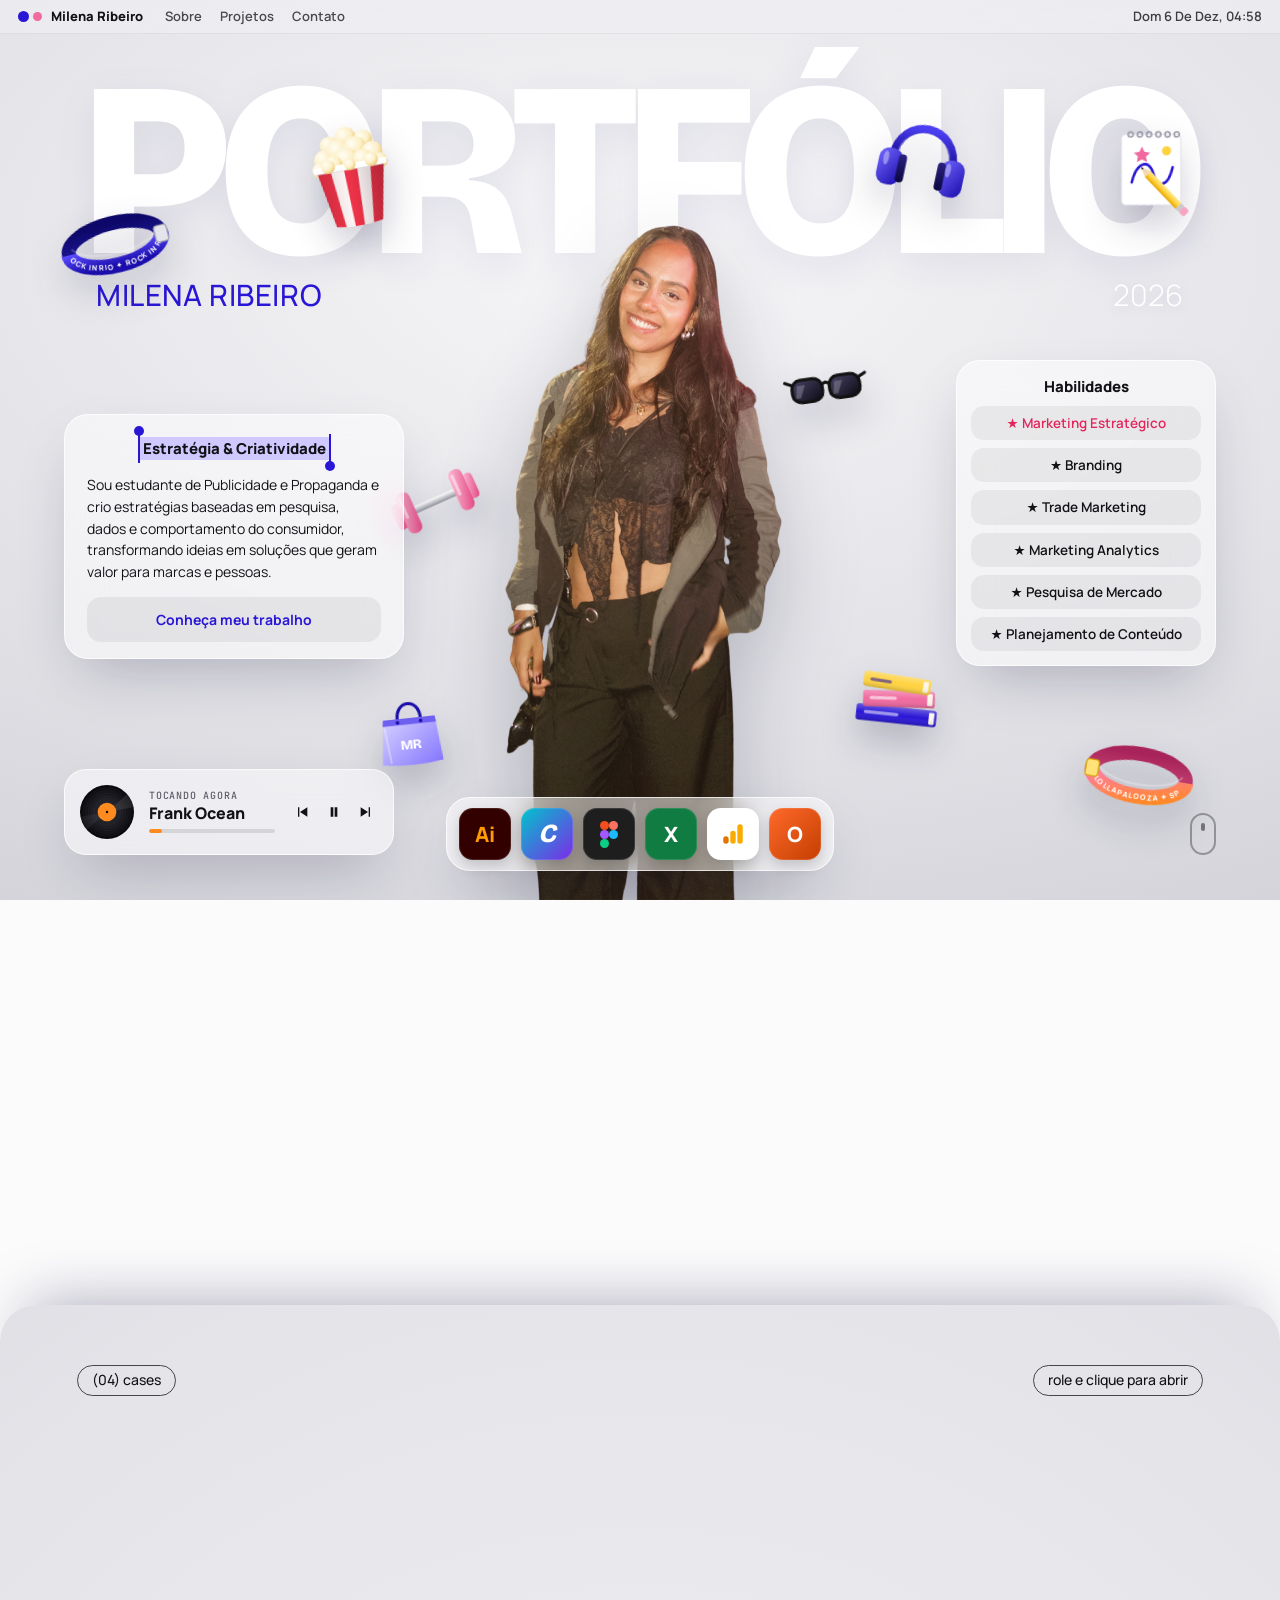
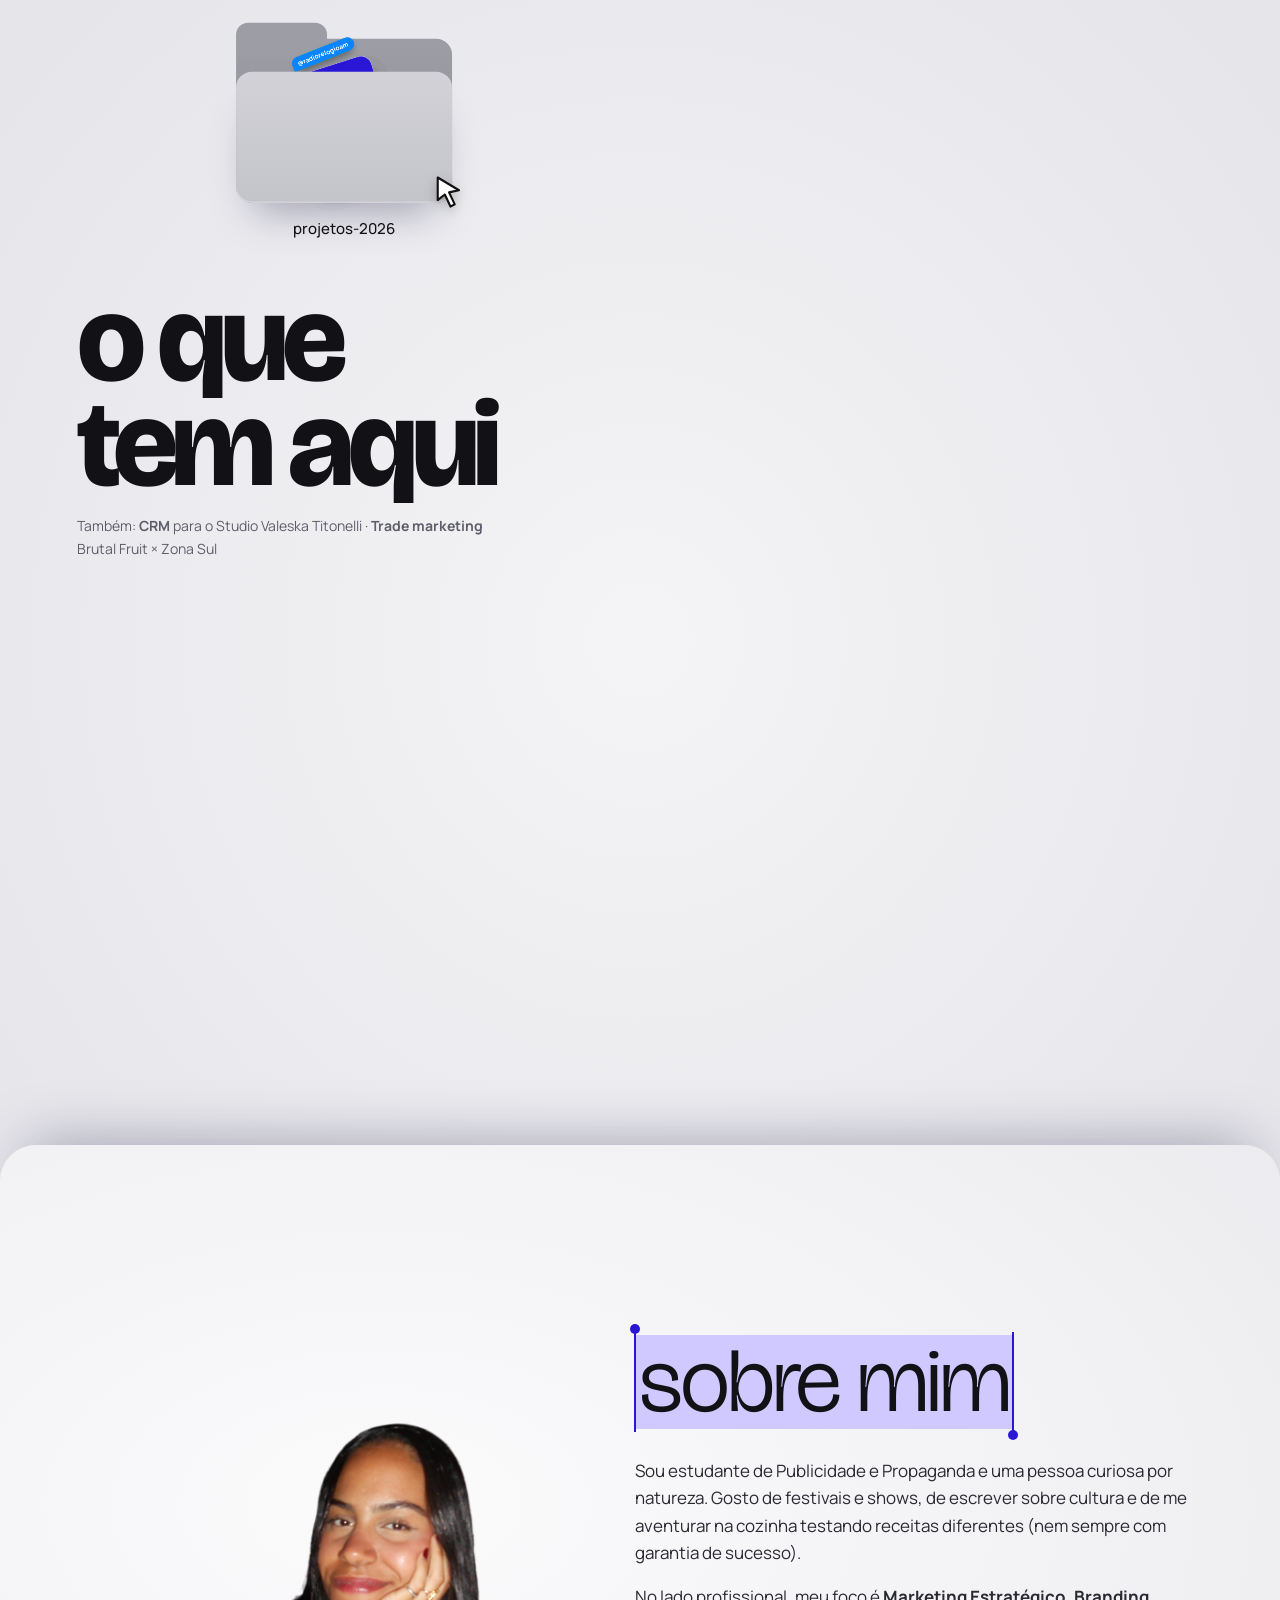
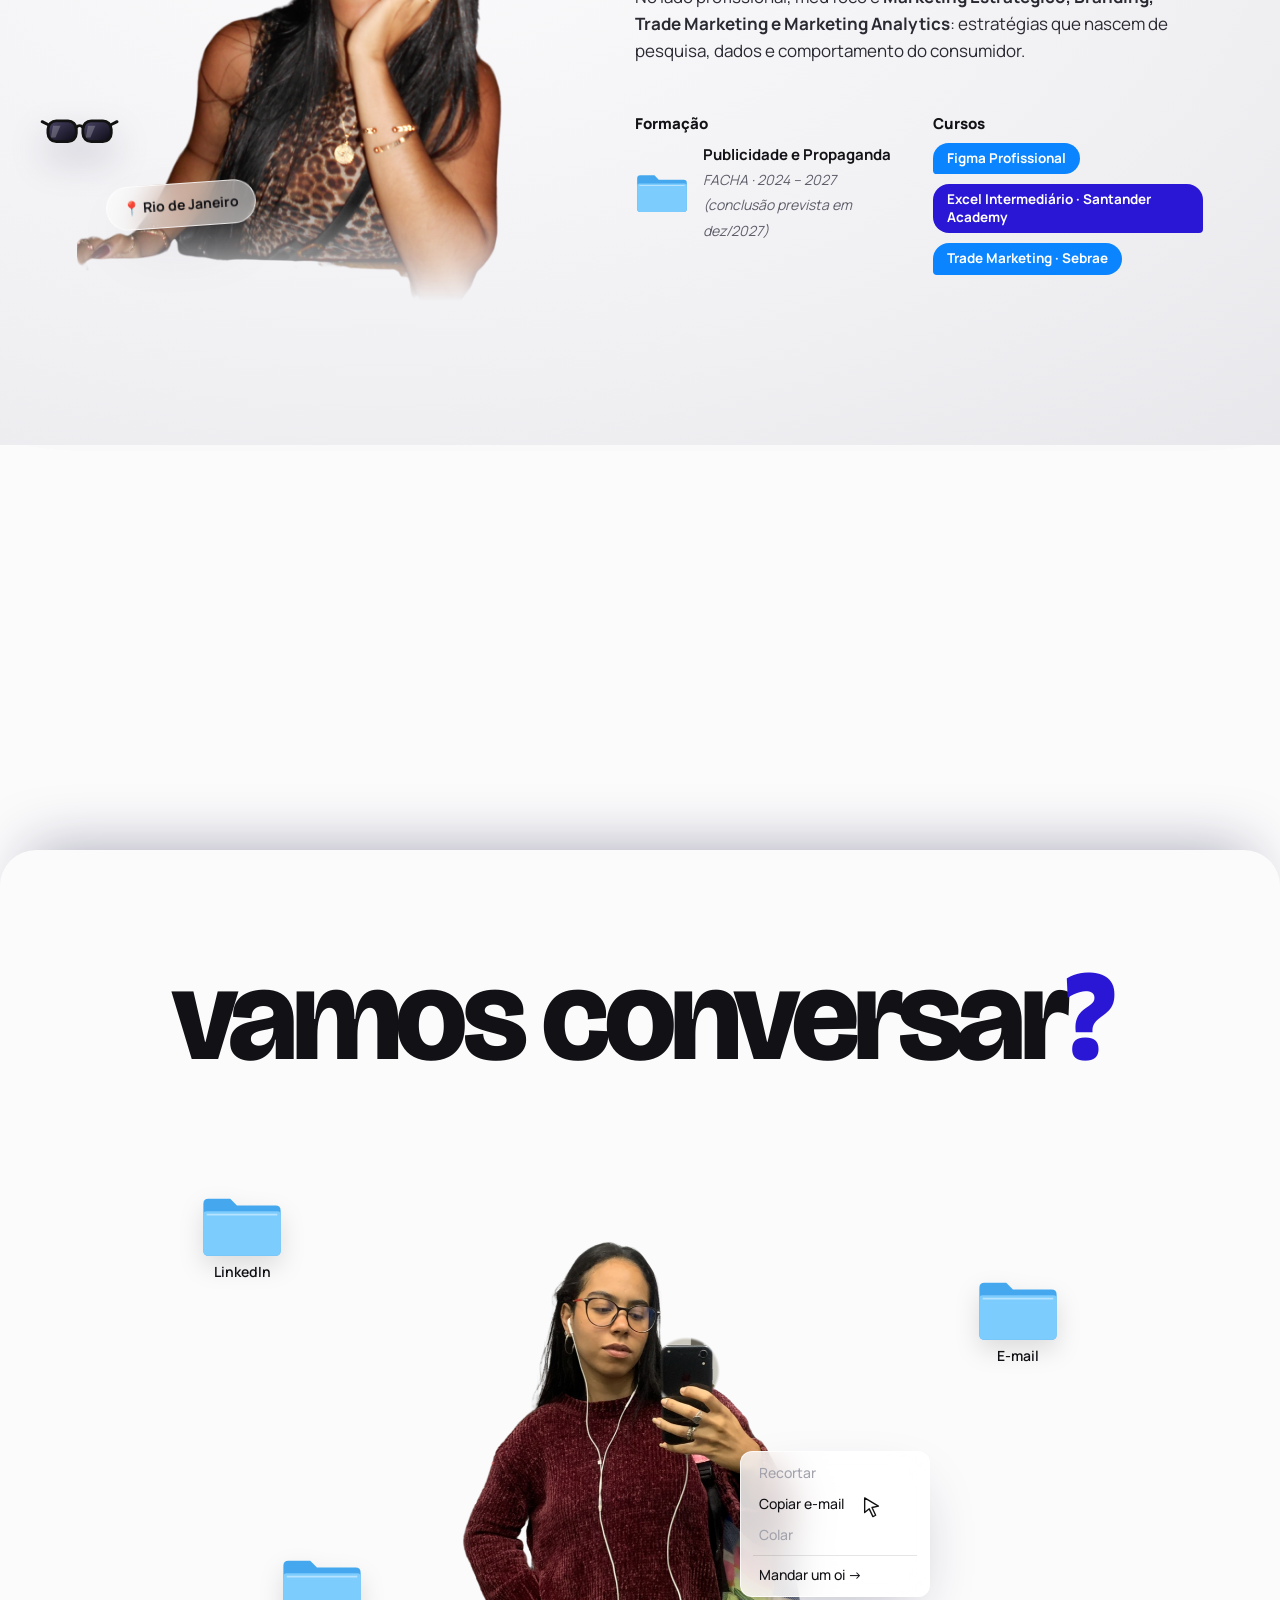
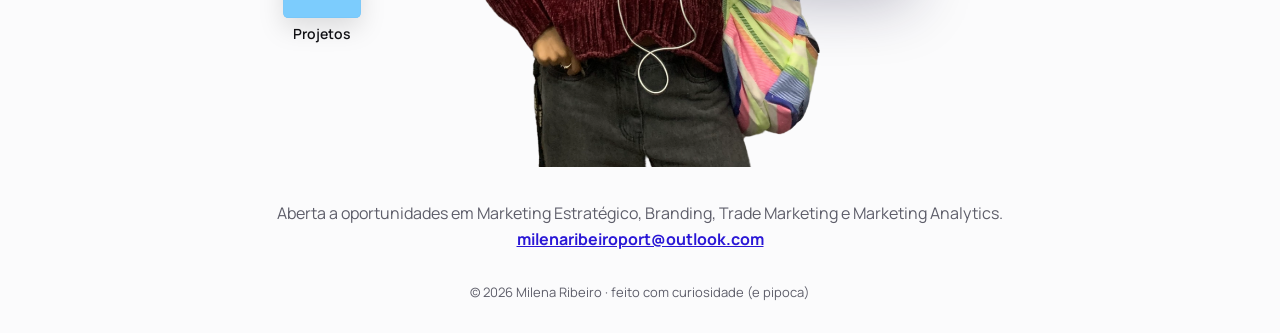
==== index.html @ 16fa6a4c "Add files via upload" ====
<!doctype html>
<html lang="pt-BR">
<head>
<meta charset="utf-8">
<meta name="viewport" content="width=device-width, initial-scale=1">
<title>Milena Ribeiro · Portfólio</title>
<meta name="description" content="Portfólio de Milena Ribeiro: marketing estratégico, branding, trade marketing e marketing analytics.">
<meta property="og:title" content="Milena Ribeiro · Portfólio">
<meta property="og:description" content="Portfólio de Milena Ribeiro: marketing estratégico, branding, trade marketing e marketing analytics.">
<meta property="og:type" content="website">
<meta name="theme-color" content="#e6e6ea">
<link rel="icon" href="data:image/svg+xml,%3Csvg xmlns='http://www.w3.org/2000/svg' viewBox='0 0 32 32'%3E%3Ccircle cx='11' cy='16' r='9' fill='%232a17d6'/%3E%3Ccircle cx='24' cy='16' r='6' fill='%23f06aa0'/%3E%3C/svg%3E">
<link rel="preconnect" href="https://fonts.googleapis.com">
<link rel="preconnect" href="https://fonts.gstatic.com" crossorigin>
<link href="https://fonts.googleapis.com/css2?family=Bricolage+Grotesque:opsz,wght@12..96,300;12..96,500;12..96,800&family=JetBrains+Mono:wght@400;500&family=Manrope:wght@400;500;600;700;800&display=swap" rel="stylesheet">
<link rel="stylesheet" href="styles.css">
</head>
<body>

<!-- ============ OBJETOS 3D (SVG) ============ -->
<svg width="0" height="0" style="position:absolute" aria-hidden="true">
  <defs>
    <!-- pipoca -->
    <linearGradient id="g-pop-shade" x1="0" x2="1"><stop offset="0" stop-color="#000" stop-opacity=".16"/><stop offset=".45" stop-color="#000" stop-opacity="0"/><stop offset="1" stop-color="#000" stop-opacity=".3"/></linearGradient>
    <radialGradient id="g-kernel" cx=".36" cy=".3" r=".8"><stop offset="0" stop-color="#fffdf4"/><stop offset=".55" stop-color="#fcefc6"/><stop offset="1" stop-color="#e7bf5f"/></radialGradient>
    <clipPath id="c-bucket"><path d="M40 82 H160 L141 186 Q100 194 59 186 Z"/></clipPath>
    <!-- pulseiras -->
    <linearGradient id="g-rir" x1="0" y1="0" x2="0" y2="1"><stop offset="0" stop-color="#5a4bff"/><stop offset="1" stop-color="#1a0dab"/></linearGradient>
    <linearGradient id="g-rir-back" x1="0" y1="0" x2="0" y2="1"><stop offset="0" stop-color="#0c0768"/><stop offset="1" stop-color="#2a1fb0"/></linearGradient>
    <linearGradient id="g-lol" x1="0" y1="0" x2="1" y2="1"><stop offset="0" stop-color="#ff7ab0"/><stop offset="1" stop-color="#ff8a1f"/></linearGradient>
    <linearGradient id="g-lol-back" x1="0" y1="0" x2="0" y2="1"><stop offset="0" stop-color="#a8235a"/><stop offset="1" stop-color="#d4567f"/></linearGradient>
    <path id="p-band-text" d="M26 105 A74 33 0 0 0 174 105"/>
    <!-- fone -->
    <linearGradient id="g-hp-band" x1="0" y1="0" x2="0" y2="1"><stop offset="0" stop-color="#4c3ff0"/><stop offset="1" stop-color="#140a8f"/></linearGradient>
    <linearGradient id="g-hp-cup" x1="0" y1="0" x2="1" y2="1"><stop offset="0" stop-color="#7266ff"/><stop offset="1" stop-color="#1a0dab"/></linearGradient>
    <linearGradient id="g-hp-pad" x1="0" y1="0" x2="0" y2="1"><stop offset="0" stop-color="#2a2080"/><stop offset="1" stop-color="#0b0640"/></linearGradient>
    <!-- peso -->
    <linearGradient id="g-db-plate" x1="0" y1="0" x2="1" y2="1"><stop offset="0" stop-color="#ffc2da"/><stop offset="1" stop-color="#e0457f"/></linearGradient>
    <linearGradient id="g-db-bar" x1="0" y1="0" x2="0" y2="1"><stop offset="0" stop-color="#ffffff"/><stop offset="1" stop-color="#8f8f9c"/></linearGradient>
    <!-- livros -->
    <linearGradient id="g-book-shade" x1="0" y1="0" x2="0" y2="1"><stop offset="0" stop-color="#fff" stop-opacity=".28"/><stop offset=".5" stop-color="#fff" stop-opacity="0"/><stop offset="1" stop-color="#000" stop-opacity=".18"/></linearGradient>
    <!-- lápis -->
    <linearGradient id="g-pencil" x1="0" y1="0" x2="0" y2="1"><stop offset="0" stop-color="#ffe98f"/><stop offset=".5" stop-color="#ffd23f"/><stop offset="1" stop-color="#e3a400"/></linearGradient>
    <!-- óculos -->
    <linearGradient id="g-lens" x1="0" y1="0" x2="1" y2="1"><stop offset="0" stop-color="#4a4466"/><stop offset="1" stop-color="#0b0a14"/></linearGradient>
    <!-- sacola -->
    <linearGradient id="g-bag" x1="0" y1="0" x2="1" y2="1"><stop offset="0" stop-color="#d9d4ff"/><stop offset="1" stop-color="#8475ff"/></linearGradient>
    <!-- vinil -->
    <radialGradient id="g-vinyl" cx=".5" cy=".5" r=".5"><stop offset="0" stop-color="#34343e"/><stop offset="1" stop-color="#08080c"/></radialGradient>

    <symbol id="i-popcorn" viewBox="0 0 200 200">
      <g fill="url(#g-kernel)">
        <circle cx="70" cy="44" r="16"/><circle cx="100" cy="34" r="18"/><circle cx="130" cy="42" r="16"/>
        <circle cx="58" cy="68" r="18"/><circle cx="84" cy="56" r="20"/><circle cx="114" cy="54" r="19"/><circle cx="142" cy="66" r="18"/>
        <circle cx="48" cy="84" r="14"/><circle cx="152" cy="84" r="14"/><circle cx="96" cy="72" r="20"/><circle cx="124" cy="76" r="17"/><circle cx="72" cy="78" r="16"/>
      </g>
      <g clip-path="url(#c-bucket)">
        <rect x="30" y="80" width="140" height="120" fill="#fff6f6"/>
        <g fill="#ef3349">
          <polygon points="40,80 64,80 76,190 60,190"/><polygon points="88,80 112,80 108,190 92,190"/><polygon points="136,80 160,80 140,190 124,190"/>
        </g>
        <rect x="30" y="80" width="140" height="120" fill="url(#g-pop-shade)"/>
      </g>
      <path d="M35 80 H165 L163 91 H37 Z" fill="#fff"/>
      <path d="M37 91 H163" stroke="#000" stroke-opacity=".08" stroke-width="2"/>
      <g fill="url(#g-kernel)"><circle cx="62" cy="80" r="12"/><circle cx="138" cy="79" r="12"/><circle cx="100" cy="82" r="10"/></g>
    </symbol>

    <symbol id="i-band-rir" viewBox="0 0 200 200">
      <ellipse cx="100" cy="100" rx="74" ry="33" fill="none" stroke="url(#g-rir-back)" stroke-width="22"/>
      <path d="M26 100 A74 33 0 0 0 174 100" fill="none" stroke="url(#g-rir)" stroke-width="24"/>
      <path d="M32 92 A70 30 0 0 0 168 92" fill="none" stroke="#fff" stroke-opacity=".22" stroke-width="3"/>
      <text font-family="Manrope, sans-serif" font-weight="800" font-size="11.5" fill="#fff" letter-spacing="1.6"><textPath href="#p-band-text" startOffset="50%" text-anchor="middle">ROCK IN RIO ✦ ROCK IN RIO</textPath></text>
      <rect x="164" y="88" width="20" height="26" rx="5" fill="#e4e4ec" stroke="#a4a4b2" stroke-width="2"/>
    </symbol>

    <symbol id="i-band-lol" viewBox="0 0 200 200">
      <ellipse cx="100" cy="100" rx="74" ry="33" fill="none" stroke="url(#g-lol-back)" stroke-width="22"/>
      <path d="M26 100 A74 33 0 0 0 174 100" fill="none" stroke="url(#g-lol)" stroke-width="24"/>
      <path d="M32 92 A70 30 0 0 0 168 92" fill="none" stroke="#fff" stroke-opacity=".28" stroke-width="3"/>
      <text font-family="Manrope, sans-serif" font-weight="800" font-size="11.5" fill="#fff" letter-spacing="1.6"><textPath href="#p-band-text" startOffset="50%" text-anchor="middle">LOLLAPALOOZA ✦ SP</textPath></text>
      <rect x="16" y="88" width="20" height="26" rx="5" fill="#ffe27a" stroke="#d8a400" stroke-width="2"/>
    </symbol>

    <symbol id="i-phones" viewBox="0 0 200 200">
      <path d="M44 120 C44 34 156 34 156 120" fill="none" stroke="url(#g-hp-band)" stroke-width="15" stroke-linecap="round"/>
      <path d="M52 108 C54 52 146 52 148 108" fill="none" stroke="#fff" stroke-opacity=".28" stroke-width="3" stroke-linecap="round"/>
      <rect x="20" y="102" width="44" height="68" rx="19" fill="url(#g-hp-cup)"/>
      <rect x="56" y="110" width="15" height="52" rx="7" fill="url(#g-hp-pad)"/>
      <rect x="136" y="102" width="44" height="68" rx="19" fill="url(#g-hp-cup)"/>
      <rect x="129" y="110" width="15" height="52" rx="7" fill="url(#g-hp-pad)"/>
      <ellipse cx="33" cy="122" rx="5" ry="13" fill="#fff" opacity=".38"/>
      <ellipse cx="149" cy="122" rx="5" ry="13" fill="#fff" opacity=".38"/>
    </symbol>

    <symbol id="i-dumbbell" viewBox="0 0 200 200">
      <rect x="50" y="93" width="100" height="14" rx="7" fill="url(#g-db-bar)"/>
      <rect x="14" y="74" width="20" height="52" rx="9" fill="url(#g-db-plate)"/>
      <rect x="166" y="74" width="20" height="52" rx="9" fill="url(#g-db-plate)"/>
      <rect x="30" y="58" width="28" height="84" rx="12" fill="url(#g-db-plate)"/>
      <rect x="142" y="58" width="28" height="84" rx="12" fill="url(#g-db-plate)"/>
      <rect x="35" y="66" width="6" height="44" rx="3" fill="#fff" opacity=".5"/>
      <rect x="147" y="66" width="6" height="44" rx="3" fill="#fff" opacity=".5"/>
    </symbol>

    <symbol id="i-books" viewBox="0 0 200 200">
      <rect x="26" y="142" width="148" height="30" rx="5" fill="#2a17d6"/>
      <rect x="160" y="146" width="10" height="22" rx="2" fill="#fbf6e9"/>
      <rect x="40" y="153" width="64" height="6" rx="3" fill="#fff" opacity=".55"/>
      <rect x="26" y="142" width="148" height="30" rx="5" fill="url(#g-book-shade)"/>
      <g transform="rotate(-4 100 126)">
        <rect x="36" y="112" width="132" height="30" rx="5" fill="#f06aa0"/>
        <rect x="154" y="116" width="10" height="22" rx="2" fill="#fbf6e9"/>
        <rect x="48" y="123" width="50" height="6" rx="3" fill="#fff" opacity=".6"/>
        <rect x="36" y="112" width="132" height="30" rx="5" fill="url(#g-book-shade)"/>
      </g>
      <g transform="rotate(3 100 96)">
        <rect x="34" y="84" width="124" height="28" rx="5" fill="#ffd23f"/>
        <rect x="144" y="88" width="10" height="20" rx="2" fill="#fbf6e9"/>
        <rect x="46" y="95" width="40" height="6" rx="3" fill="#1a0dab" opacity=".55"/>
        <rect x="34" y="84" width="124" height="28" rx="5" fill="url(#g-book-shade)"/>
      </g>
      <path d="M58 84 C70 60 96 56 112 70 L106 84 Z" fill="#fff" opacity="0"/>
    </symbol>

    <symbol id="i-draw" viewBox="0 0 200 200">
      <g transform="rotate(-8 100 100)">
        <rect x="40" y="34" width="116" height="138" rx="9" fill="#fff" stroke="#e1e1ea" stroke-width="2"/>
        <g fill="none" stroke="#9a9aa8" stroke-width="3"><circle cx="58" cy="34" r="5"/><circle cx="76" cy="34" r="5"/><circle cx="94" cy="34" r="5"/><circle cx="112" cy="34" r="5"/><circle cx="130" cy="34" r="5"/><circle cx="148" cy="34" r="5"/></g>
        <path d="M60 128 C70 86 94 82 102 110 S130 140 140 98" fill="none" stroke="#2a17d6" stroke-width="5" stroke-linecap="round"/>
        <path d="M80 58 l5 10 11 2 -8 7 2 11 -10 -5 -10 5 2 -11 -8 -7 11 -2z" fill="#f06aa0"/>
        <circle cx="128" cy="66" r="9" fill="#ffd23f"/>
      </g>
      <g transform="rotate(38 128 140)">
        <path d="M84 132 L64 140 L84 148 Z" fill="#f3d9b1"/>
        <path d="M70 137.6 L64 140 L70 142.4 Z" fill="#222"/>
        <rect x="84" y="132" width="86" height="16" fill="url(#g-pencil)"/>
        <rect x="170" y="132" width="8" height="16" fill="#c9c9d3"/>
        <rect x="178" y="132" width="14" height="16" rx="4" fill="#f6a5c0"/>
      </g>
    </symbol>

    <symbol id="i-shades" viewBox="0 0 200 200">
      <path d="M26 88 L10 80" stroke="#111" stroke-width="7" stroke-linecap="round"/>
      <path d="M174 88 L190 80" stroke="#111" stroke-width="7" stroke-linecap="round"/>
      <rect x="24" y="78" width="68" height="50" rx="20" fill="url(#g-lens)" stroke="#121212" stroke-width="7"/>
      <rect x="108" y="78" width="68" height="50" rx="20" fill="url(#g-lens)" stroke="#121212" stroke-width="7"/>
      <path d="M92 94 Q100 85 108 94" fill="none" stroke="#121212" stroke-width="7" stroke-linecap="round"/>
      <path d="M36 90 L54 90 L42 118 L31 118 Z" fill="#fff" opacity=".22"/>
      <path d="M120 90 L138 90 L126 118 L115 118 Z" fill="#fff" opacity=".22"/>
    </symbol>

    <symbol id="i-bag" viewBox="0 0 200 200">
      <path d="M74 78 C74 32 126 32 126 78" fill="none" stroke="#1a0dab" stroke-width="7" stroke-linecap="round"/>
      <path d="M42 76 H158 L168 176 Q100 186 32 176 Z" fill="url(#g-bag)"/>
      <path d="M42 76 H158 L160 90 H40 Z" fill="#6f5ff0"/>
      <circle cx="74" cy="84" r="4" fill="#1a0dab"/><circle cx="126" cy="84" r="4" fill="#1a0dab"/>
      <text x="100" y="146" text-anchor="middle" font-family="Bricolage Grotesque, sans-serif" font-weight="800" font-size="30" fill="#fff">MR</text>
      <path d="M44 96 L52 172" stroke="#fff" stroke-opacity=".35" stroke-width="4" stroke-linecap="round"/>
    </symbol>

    <symbol id="i-vinyl" viewBox="0 0 200 200">
      <circle cx="100" cy="100" r="90" fill="url(#g-vinyl)"/>
      <g fill="none" stroke="#fff" stroke-opacity=".07" stroke-width="1.5"><circle cx="100" cy="100" r="80"/><circle cx="100" cy="100" r="71"/><circle cx="100" cy="100" r="62"/><circle cx="100" cy="100" r="53"/><circle cx="100" cy="100" r="45"/></g>
      <path d="M100 100 L168 40 A90 90 0 0 1 188 84 Z" fill="#fff" opacity=".09"/>
      <path d="M100 100 L32 160 A90 90 0 0 1 12 116 Z" fill="#fff" opacity=".06"/>
      <circle cx="100" cy="100" r="31" fill="var(--lbl, #f06aa0)"/>
      <circle cx="100" cy="100" r="4" fill="#08080c"/>
    </symbol>

    <symbol id="i-folder" viewBox="0 0 100 80">
      <path d="M4 14 Q4 8 10 8 H36 L44 16 H90 Q96 16 96 22 V70 Q96 76 90 76 H10 Q4 76 4 70 Z" fill="#45a8ee"/>
      <path d="M4 27 Q4 23 8 23 H92 Q96 23 96 27 V70 Q96 76 90 76 H10 Q4 76 4 70 Z" fill="#7cccfd"/>
      <path d="M8 27 H92" stroke="#fff" stroke-opacity=".45" stroke-width="2"/>
    </symbol>
  </defs>
</svg>

<!-- ============ BARRA DE MENU ============ -->
<header class="menubar">
  <a class="brand" href="#topo"><span class="brand-dot"></span>Milena Ribeiro</a>
  <nav>
    <a href="#sobre">Sobre</a>
    <a href="#projetos">Projetos</a>
    <a href="#contato">Contato</a>
  </nav>
  <time id="clock" aria-hidden="true"></time>
</header>

<main id="topo">

<!-- ============ HERO ============ -->
<section class="hero stack" id="hero">
  <div class="hero-stage">
    <div class="hero-head" data-parallax="title">
      <h1 class="hero-title">PORTFÓLIO</h1>
      <div class="hero-sub"><span>MILENA RIBEIRO</span><span>2026</span></div>
    </div>

    <figure class="hero-photo"><img src="img/milena-capa.png" alt="Milena Ribeiro sorrindo, de jaqueta, no Rock in Rio" data-parallax="photo"></figure>

    <!-- objetos da personalidade -->
    <div class="objects" aria-hidden="true">
      <div class="obj" data-depth="1.4" data-label="Pipoca: filmes e séries" style="--x:23%;--y:13%;--s:clamp(84px,9vw,140px);--r:-10deg"><div class="float"><svg viewBox="0 0 200 200"><use href="#i-popcorn"/></svg></div></div>
      <div class="obj" data-depth="0.9" data-label="Rock in Rio" style="--x:4%;--y:20%;--s:clamp(96px,10vw,160px);--r:-14deg"><div class="float" style="--d:-1.2s"><svg viewBox="0 0 200 200"><use href="#i-band-rir"/></svg></div></div>
      <div class="obj" data-depth="1.6" data-label="Fone sempre no ouvido" style="--x:68%;--y:11%;--s:clamp(84px,8.5vw,136px);--r:12deg"><div class="float" style="--d:-2.4s"><svg viewBox="0 0 200 200"><use href="#i-phones"/></svg></div></div>
      <div class="obj m-hide" data-depth="1.1" data-label="Desenhos" style="--x:86%;--y:13%;--s:clamp(84px,8vw,128px);--r:8deg"><div class="float" style="--d:-0.6s"><svg viewBox="0 0 200 200"><use href="#i-draw"/></svg></div></div>
      <div class="obj" data-depth="2" data-label="Moda: óculos escuros" style="--x:61%;--y:38%;--s:clamp(70px,7vw,112px);--r:-8deg"><div class="float" style="--d:-3s"><svg viewBox="0 0 200 200"><use href="#i-shades"/></svg></div></div>
      <div class="obj" data-depth="1.3" data-label="Academia" style="--x:30%;--y:50%;--s:clamp(80px,8vw,128px);--r:-24deg"><div class="float" style="--d:-1.8s"><svg viewBox="0 0 200 200"><use href="#i-dumbbell"/></svg></div></div>
      <div class="obj m-hide" data-depth="0.8" data-label="Livros" style="--x:66%;--y:70%;--s:clamp(84px,8.5vw,136px);--r:6deg"><div class="float" style="--d:-2.8s"><svg viewBox="0 0 200 200"><use href="#i-books"/></svg></div></div>
      <div class="obj" data-depth="1.2" data-label="Lollapalooza" style="--x:84%;--y:79%;--s:clamp(96px,10vw,160px);--r:10deg"><div class="float" style="--d:-0.9s"><svg viewBox="0 0 200 200"><use href="#i-band-lol"/></svg></div></div>
      <div class="obj m-hide" data-depth="1.7" data-label="Moda" style="--x:28.5%;--y:76%;--s:clamp(72px,7vw,112px);--r:-6deg"><div class="float" style="--d:-2.1s"><svg viewBox="0 0 200 200"><use href="#i-bag"/></svg></div></div>
    </div>
  </div>

  <div class="hero-ui">
    <article class="glass card-profile" data-parallax="ui">
      <p class="sel-title"><span class="sel">Estratégia &amp; Criatividade<i class="h h1"></i><i class="h h2"></i></span></p>
      <p>Sou estudante de Publicidade e Propaganda e crio estratégias baseadas em pesquisa, dados e comportamento do consumidor, transformando ideias em soluções que geram valor para marcas e pessoas.</p>
      <a class="btn-soft" href="#projetos">Conheça meu trabalho</a>
    </article>

    <article class="glass card-skills" data-parallax="ui">
      <h2>Habilidades</h2>
      <ul>
        <li class="hot">Marketing Estratégico</li>
        <li>Branding</li>
        <li>Trade Marketing</li>
        <li>Marketing Analytics</li>
        <li>Pesquisa de Mercado</li>
        <li>Planejamento de Conteúdo</li>
      </ul>
    </article>

    <article class="glass music" id="music" data-parallax="ui" aria-label="O que eu ando ouvindo">
      <svg class="disc" viewBox="0 0 200 200" aria-hidden="true"><use href="#i-vinyl"/></svg>
      <div class="music-info">
        <small>TOCANDO AGORA</small>
        <strong id="artist">Frank Ocean</strong>
        <span class="music-bar"><i></i></span>
      </div>
      <div class="music-ctrl">
        <button id="prev" aria-label="Artista anterior"><svg viewBox="0 0 24 24"><path d="M6 5h2v14H6zM20 5v14L9 12z"/></svg></button>
        <button id="play" aria-label="Pausar"><svg viewBox="0 0 24 24" class="i-pause"><path d="M7 5h4v14H7zM13 5h4v14h-4z"/></svg><svg viewBox="0 0 24 24" class="i-play"><path d="M7 4v16l13-8z"/></svg></button>
        <button id="next" aria-label="Próximo artista"><svg viewBox="0 0 24 24"><path d="M16 5h2v14h-2zM4 5v14l11-7z"/></svg></button>
      </div>
    </article>

    <nav class="dock glass" aria-label="Ferramentas">
      <span class="app" style="--bg:#330000;--fg:#ff9a00" data-name="Illustrator">Ai</span>
      <span class="app" style="--bg:linear-gradient(135deg,#00c4cc,#7d2ae8);--fg:#fff" data-name="Canva"><em>C</em></span>
      <span class="app" style="--bg:#1e1e1e" data-name="Figma"><svg viewBox="0 0 24 36" width="18"><circle cx="6" cy="6" r="6" fill="#f24e1e"/><circle cx="18" cy="6" r="6" fill="#ff7262"/><circle cx="6" cy="18" r="6" fill="#a259ff"/><circle cx="18" cy="18" r="6" fill="#1abcfe"/><circle cx="6" cy="30" r="6" fill="#0acf83"/></svg></span>
      <span class="app" style="--bg:#107c41;--fg:#fff" data-name="Excel">X</span>
      <span class="app" style="--bg:#fff" data-name="Analytics"><svg viewBox="0 0 24 24" width="26"><rect x="3" y="14" width="5" height="7" rx="2.5" fill="#e37400"/><rect x="9.5" y="9" width="5" height="12" rx="2.5" fill="#f9ab00"/><rect x="16" y="3" width="5" height="18" rx="2.5" fill="#f9ab00"/></svg></span>
      <span class="app" style="--bg:linear-gradient(135deg,#ff6a2b,#c43e00);--fg:#fff" data-name="Office">O</span>
    </nav>
  </div>

  <a class="scroll-hint" href="#projetos" aria-label="Rolar para baixo"><span></span></a>
</section>

<!-- ============ PROJETOS (pasta) ============ -->
<section class="folio panel" id="projetos">
  <div class="folio-stage" id="folio-stage">
    <span class="tag-pill tp-left">(04) cases</span>
    <span class="tag-pill tp-right">role e clique para abrir</span>

    <div class="big-folder" id="big-folder" aria-hidden="true">
      <span class="bf-back"></span>
    </div>

    <div class="fcards" id="fcards">
      <a class="fcard" href="radio-relogio.html" style="--c:#2a17d6;--fg:#fff">
        <span class="fc-in">
          <span class="tag-bubble" style="--b:#0a84ff">@radiorelogioam</span>
          <span class="fc-num">(01)</span>
          <svg viewBox="0 0 200 200"><use href="#i-phones"/></svg>
          <span class="fc-chip">29× visualizações</span>
          <span class="fc-cat">Estratégia digital</span>
          <b>Rádio Relógio</b>
        </span>
      </a>
      <a class="fcard" href="lets-talk-about.html" style="--c:#ffc2da">
        <span class="fc-in">
          <span class="tag-bubble" style="--b:#34c759">@letstalkabout</span>
          <span class="fc-num">(02)</span>
          <svg viewBox="0 0 200 200"><use href="#i-popcorn"/></svg>
          <span class="fc-cat">Conteúdo &amp; cultura</span>
          <b>Let's Talk About</b>
        </span>
      </a>
      <a class="fcard" href="salt-protein.html" style="--c:#c6efa6">
        <span class="fc-in">
          <span class="fc-num">(03)</span>
          <svg viewBox="0 0 200 200"><use href="#i-dumbbell"/></svg>
          <span class="fc-cat">Branding &amp; pesquisa</span>
          <b>Salt Protein</b>
        </span>
      </a>
      <a class="fcard" href="modaclick.html" style="--c:#d9d4ff">
        <span class="fc-in">
          <span class="fc-num">(04)</span>
          <svg viewBox="0 0 200 200"><use href="#i-bag"/></svg>
          <span class="fc-cat">Marketing analytics</span>
          <b>ModaClick</b>
        </span>
      </a>
      <span class="fcard ghost" aria-hidden="true"></span>
      <span class="fcard ghost" aria-hidden="true"></span>
      <span class="fcard ghost" aria-hidden="true"></span>
      <span class="fcard ghost" aria-hidden="true"></span>
    </div>

    <div class="bf-front" id="bf-front" aria-hidden="true">
      <span class="bf-label">projetos-2026</span>
      <svg class="bf-cursor" viewBox="0 0 24 24"><path d="M4 2l15 9-7 1.5L16 21l-3 1.5-4-8.5L4 18z" fill="#fff" stroke="#111" stroke-width="1.5" stroke-linejoin="round"/></svg>
    </div>

    <div class="folio-text">
      <h2 class="folio-title">o que<br>tem aqui</h2>
      <p class="more">Também: <strong>CRM</strong> para o Studio Valeska Titonelli · <strong>Trade marketing</strong> Brutal Fruit × Zona Sul</p>
    </div>
  </div>
</section>

<!-- ============ SOBRE ============ -->
<section class="about stack panel" id="sobre">
  <div class="about-objs" aria-hidden="true">
    <svg class="ao ao1" data-speed="-.18" viewBox="0 0 200 200"><use href="#i-books"/></svg>
    <svg class="ao ao2" data-speed=".12" viewBox="0 0 200 200"><use href="#i-draw"/></svg>
    <svg class="ao ao3" data-speed="-.08" viewBox="0 0 200 200"><use href="#i-shades"/></svg>
  </div>
  <div class="about-photo reveal from-left">
    <img src="img/milena-sobre.png" alt="Milena com a mão no queixo, sorrindo">
    <span class="sticker glass">📍 Rio de Janeiro</span>
  </div>
  <div class="about-text">
    <h2 class="big-sel reveal"><span class="sel">sobre mim<i class="h h1"></i><i class="h h2"></i></span></h2>
    <p class="reveal">Sou estudante de Publicidade e Propaganda e uma pessoa curiosa por natureza. Gosto de festivais e shows, de escrever sobre cultura e de me aventurar na cozinha testando receitas diferentes (nem sempre com garantia de sucesso).</p>
    <p class="reveal">No lado profissional, meu foco é <strong>Marketing Estratégico, Branding, Trade Marketing e Marketing Analytics</strong>: estratégias que nascem de pesquisa, dados e comportamento do consumidor.</p>

    <div class="about-cols">
      <div>
        <h3 class="reveal">Formação</h3>
        <div class="folder-row reveal">
          <svg viewBox="0 0 100 80" class="folder-ico"><use href="#i-folder"/></svg>
          <div><strong>Publicidade e Propaganda</strong><span>FACHA · 2024 – 2027 (conclusão prevista em dez/2027)</span></div>
        </div>
      </div>
      <div>
        <h3 class="reveal">Cursos</h3>
        <div class="bubbles pop reveal">
          <span class="bubble">Figma Profissional</span>
          <span class="bubble alt">Excel Intermediário · Santander Academy</span>
          <span class="bubble">Trade Marketing · Sebrae</span>
        </div>
      </div>
    </div>
  </div>
</section>

<!-- ============ CONTATO ============ -->
<section class="contact panel" id="contato">
  <h2 class="contact-title reveal">vamos conversar<span>?</span></h2>
  <div class="contact-stage">
    <img class="contact-photo" src="img/milena-contato.png" alt="Milena de óculos e casaco vinho, tirando selfie no espelho">
    <a class="folder f1" href="https://www.linkedin.com/in/milenaribeiro7" target="_blank" rel="noopener"><svg viewBox="0 0 100 80"><use href="#i-folder"/></svg><span>LinkedIn</span></a>
    <a class="folder f2" href="mailto:milenaribeiroport@outlook.com"><svg viewBox="0 0 100 80"><use href="#i-folder"/></svg><span>E-mail</span></a>
    <a class="folder f3" href="#projetos"><svg viewBox="0 0 100 80"><use href="#i-folder"/></svg><span>Projetos</span></a>
    <div class="ctx glass" role="menu">
      <button disabled>Recortar</button>
      <button id="copy-email" role="menuitem">Copiar e-mail</button>
      <button disabled>Colar</button>
      <hr>
      <a href="mailto:milenaribeiroport@outlook.com" role="menuitem">Mandar um oi →</a>
      <svg class="cursor" viewBox="0 0 24 24" aria-hidden="true"><path d="M4 2l15 9-7 1.5L16 21l-3 1.5-4-8.5L4 18z" fill="#fff" stroke="#111" stroke-width="1.5" stroke-linejoin="round"/></svg>
    </div>
  </div>
  <p class="contact-line">Aberta a oportunidades em Marketing Estratégico, Branding, Trade Marketing e Marketing Analytics.<br><a href="mailto:milenaribeiroport@outlook.com">milenaribeiroport@outlook.com</a></p>
  <footer class="foot">© 2026 Milena Ribeiro · feito com curiosidade (e pipoca)</footer>
</section>

</main>

<div class="toast" id="toast" role="status" aria-live="polite"></div>

<script src="main.js"></script>
<script src="flow.js"></script>
</body>
</html>
---- styles.css ----
/* ==========================================================
   Milena Ribeiro · Portfólio
   ========================================================== */
:root {
  --bg: #e6e6ea;
  --paper: #fbfbfc;
  --ink: #121216;
  --muted: #5e5e6a;
  --blue: #2a17d6;
  --blue-d: #1a0dab;
  --sel: #cfc9ff;
  --pink: #f06aa0;
  --yellow: #ffd23f;
  --glass: rgba(255, 255, 255, .52);
  --glass-line: rgba(255, 255, 255, .75);
  --shadow: 0 24px 60px -18px rgba(24, 20, 60, .28);
  --display: "Bricolage Grotesque", "Manrope", sans-serif;
  --body: "Manrope", system-ui, sans-serif;
  --mono: "JetBrains Mono", ui-monospace, monospace;
  color-scheme: light;
}

* { box-sizing: border-box; }
html { scroll-behavior: smooth; }
body {
  margin: 0;
  background: var(--paper);
  color: var(--ink);
  font: 400 16px/1.6 var(--body);
  -webkit-font-smoothing: antialiased;
  overflow-x: hidden;
}
img, svg { display: block; }
a { color: inherit; }
button { font: inherit; }

.glass {
  background: var(--glass);
  -webkit-backdrop-filter: blur(18px) saturate(1.5);
  backdrop-filter: blur(18px) saturate(1.5);
  border: 1px solid var(--glass-line);
  box-shadow: var(--shadow);
}

/* ---------- barra de menu (estilo Mac) ---------- */
.menubar {
  position: fixed; inset: 0 0 auto 0; z-index: 50;
  height: 34px; padding: 0 18px;
  display: flex; align-items: center; gap: 22px;
  font: 600 13px/1 var(--body);
  background: rgba(240, 240, 244, .6);
  -webkit-backdrop-filter: blur(20px) saturate(1.6);
  backdrop-filter: blur(20px) saturate(1.6);
  border-bottom: 1px solid rgba(0,0,0,.06);
}
.menubar a { text-decoration: none; }
.brand { display: flex; align-items: center; gap: 8px; font-weight: 800; }
.brand-dot { width: 11px; height: 11px; border-radius: 50%; background: var(--blue); box-shadow: 14px 0 0 -1px var(--pink); margin-right: 14px; }
.menubar nav { display: flex; gap: 18px; }
.menubar nav a { opacity: .75; transition: opacity .2s; }
.menubar nav a:hover { opacity: 1; }
#clock { margin-left: auto; font-weight: 600; opacity: .8; text-transform: capitalize; }

/* ---------- HERO ---------- */
/* ---------- fluxo contínuo: seções empilhadas ---------- */
.stack { position: sticky; top: 0; min-height: 100svh; }
/* pausa de leitura: a próxima camada só começa a subir depois de um tempo */
.stack + .panel { margin-top: 45vh; }
@media (max-width: 860px) { .stack + .panel { margin-top: 30vh; } }
.panel { border-radius: 36px 36px 0 0; box-shadow: 0 -30px 60px -30px rgba(20, 16, 60, .35); }
.stack::after, .folio-stage::after {
  content: ""; position: absolute; inset: 0; z-index: 200;
  background: #0e0d1a; opacity: var(--dim, 0);
  pointer-events: none; border-radius: inherit;
}

.hero {
  position: sticky;
  height: 100svh; min-height: 700px;
  overflow: hidden;
  background: radial-gradient(120% 95% at 50% 28%, #f6f6f8 0%, #dfdfe4 62%, #cdcdd4 100%);
}
.hero-stage { position: absolute; inset: 0; }

.hero-head { position: absolute; left: 0; right: 0; top: calc(34px + 4vh); z-index: 1; will-change: transform; }
.hero-title {
  margin: 0; text-align: center;
  font: 800 clamp(86px, 19.4vw, 380px)/.82 var(--display);
  letter-spacing: -.045em;
  color: #fff;
  text-shadow: 0 10px 40px rgba(40, 30, 120, .08);
}
.hero-sub {
  display: flex; justify-content: space-between;
  padding: 0 7.5vw; margin-top: .6vw;
  font: 300 clamp(16px, 2.3vw, 42px)/1 var(--body);
  letter-spacing: .02em;
}
.hero-sub span:first-child { color: var(--blue); font-weight: 500; }
.hero-sub span:last-child { color: #fff; text-shadow: 0 2px 14px rgba(40, 30, 120, .18); }

.hero-photo { margin: 0; position: absolute; left: 0; right: 0; bottom: 0; z-index: 2; display: flex; justify-content: center; pointer-events: none; }
.hero-photo img { height: min(86svh, 1000px); width: auto; filter: drop-shadow(0 30px 40px rgba(20, 16, 50, .22)); will-change: transform; transform-origin: 50% 100%; }

/* objetos */
.objects { position: absolute; inset: 0; z-index: 3; pointer-events: none; }
.obj {
  position: absolute; left: var(--x); top: var(--y);
  width: var(--s); height: var(--s);
  pointer-events: auto; cursor: grab;
  will-change: transform;
  touch-action: none;
}
.obj svg { width: 100%; height: 100%; overflow: visible; transform: rotate(var(--r, 0deg)); filter: drop-shadow(0 18px 18px rgba(20, 16, 60, .22)); transition: transform .35s cubic-bezier(.2,.9,.3,1.3); }
.obj:hover svg { transform: rotate(calc(var(--r, 0deg) * -1)) scale(1.12); }
.obj.dragging { cursor: grabbing; z-index: 10; }
.obj.dragging svg { transform: rotate(0deg) scale(1.2); filter: drop-shadow(0 30px 26px rgba(20, 16, 60, .3)); }
.float { width: 100%; height: 100%; animation: bob 6s ease-in-out infinite; animation-delay: var(--d, 0s); }
@keyframes bob {
  0%, 100% { transform: translate3d(0, 0, 0) rotate(0deg); }
  33% { transform: translate3d(4px, -12px, 0) rotate(3deg); }
  66% { transform: translate3d(-5px, 6px, 0) rotate(-2deg); }
}
.obj::after {
  content: attr(data-label);
  position: absolute; left: 50%; top: 100%;
  transform: translate(-50%, 4px) scale(.9);
  white-space: nowrap;
  font: 700 12px/1 var(--body);
  padding: 7px 11px; border-radius: 999px;
  background: rgba(255,255,255,.85); color: var(--ink);
  box-shadow: 0 6px 18px rgba(0,0,0,.12);
  opacity: 0; pointer-events: none;
  transition: opacity .2s, transform .2s;
}
.obj:hover::after { opacity: 1; transform: translate(-50%, 4px) scale(1); }
.obj.dragging::after { opacity: 0; }

/* UI do hero */
.hero-ui { position: absolute; inset: 0; z-index: 4; pointer-events: none; }
.hero-ui > * { pointer-events: auto; }

.card-profile {
  position: absolute; left: 5vw; top: 46%;
  width: min(340px, 30vw);
  padding: 22px 22px 16px; border-radius: 24px;
  font-size: 14px; line-height: 1.55;
  will-change: transform;
}
.card-profile p { margin: 0 0 14px; }
.sel-title { text-align: center; font-weight: 800; font-size: 15px; }

.sel {
  position: relative; display: inline-block;
  padding: 0 4px;
  background: linear-gradient(var(--sel), var(--sel)) no-repeat left / 100% 100%;
}
.h { position: absolute; top: -3px; bottom: -3px; width: 2px; background: var(--blue); }
.h1 { left: -1px; }
.h2 { right: -1px; }
.h1::before, .h2::after { content: ""; position: absolute; left: -4px; width: 10px; height: 10px; border-radius: 50%; background: var(--blue); }
.h1::before { top: -8px; }
.h2::after { bottom: -8px; }

.btn-soft {
  display: block; text-align: center; text-decoration: none;
  padding: 12px 14px; border-radius: 14px;
  background: rgba(0,0,0,.06); color: var(--blue);
  font-weight: 700; font-size: 14px;
  transition: background .2s, color .2s, transform .2s;
}
.btn-soft:hover { background: var(--blue); color: #fff; transform: translateY(-1px); }

.card-skills {
  position: absolute; right: 5vw; top: 40%;
  width: min(260px, 24vw);
  padding: 18px 14px 14px; border-radius: 24px;
  will-change: transform;
}
.card-skills h2 { margin: 0 0 12px; text-align: center; font: 800 15px/1 var(--body); }
.card-skills ul { list-style: none; margin: 0; padding: 0; display: grid; gap: 8px; }
.card-skills li {
  text-align: center; padding: 9px 10px; border-radius: 13px;
  background: rgba(0,0,0,.055);
  font: 600 13.5px/1.2 var(--body);
  transition: background .2s, color .2s, transform .2s;
  cursor: default;
}
.card-skills li::before { content: "★ "; }
.card-skills li.hot { color: #e2265c; }
.card-skills li:hover { background: var(--blue); color: #fff; transform: scale(1.03); }

/* player */
.music {
  position: absolute; left: 5vw; bottom: 5vh;
  width: 330px; padding: 12px 12px 12px 12px; border-radius: 22px;
  display: flex; align-items: center; gap: 12px;
  will-change: transform;
}
.disc { width: 60px; height: 60px; flex: none; animation: spin 5s linear infinite; }
.music.paused .disc { animation-play-state: paused; }
@keyframes spin { to { transform: rotate(360deg); } }
.music-info { flex: 1; min-width: 0; display: grid; gap: 3px; }
.music-info small { font: 500 10px/1 var(--mono); letter-spacing: .08em; color: var(--muted); }
.music-info strong { font: 800 16px/1.15 var(--body); white-space: nowrap; overflow: hidden; text-overflow: ellipsis; transition: opacity .25s; }
.music-bar { height: 4px; border-radius: 4px; background: rgba(0,0,0,.1); overflow: hidden; margin-top: 4px; }
.music-bar i { display: block; height: 100%; width: 0; background: var(--lbl, var(--blue)); border-radius: inherit; }
.music-ctrl { display: flex; gap: 2px; }
.music-ctrl button { width: 30px; height: 30px; border: 0; border-radius: 50%; background: transparent; display: grid; place-items: center; cursor: pointer; transition: background .2s; }
.music-ctrl button:hover { background: rgba(0,0,0,.08); }
.music-ctrl svg { width: 16px; height: 16px; fill: var(--ink); }
.music .i-play { display: none; }
.music.paused .i-play { display: block; }
.music.paused .i-pause { display: none; }

/* dock */
.dock {
  position: absolute; left: 50%; bottom: 3.2vh; transform: translateX(-50%);
  display: flex; align-items: flex-end; gap: 10px;
  padding: 10px 12px; border-radius: 24px;
}
.app {
  position: relative;
  width: 52px; height: 52px; border-radius: 14px;
  display: grid; place-items: center;
  background: var(--bg); color: var(--fg, #fff);
  font: 800 21px/1 var(--body);
  box-shadow: inset 0 0 0 1px rgba(255,255,255,.12), 0 6px 14px rgba(0,0,0,.18);
  transition: transform .22s cubic-bezier(.2,.9,.3,1.2);
  transform-origin: 50% 100%;
}
.app em { font: italic 800 26px/1 var(--display); }
.app::after {
  content: attr(data-name);
  position: absolute; bottom: calc(100% + 10px); left: 50%; transform: translateX(-50%);
  font: 600 11px/1 var(--body); color: var(--ink);
  padding: 5px 8px; border-radius: 8px; background: rgba(255,255,255,.9);
  white-space: nowrap; opacity: 0; transition: opacity .15s; pointer-events: none;
}
.app:hover { transform: scale(1.32) translateY(-6px); }
.app:hover::after { opacity: 1; }
.app:has(+ .app:hover), .app:hover + .app { transform: scale(1.14) translateY(-3px); }

.scroll-hint { position: absolute; right: 5vw; bottom: 5vh; z-index: 4; width: 26px; height: 42px; border: 2px solid rgba(18,18,22,.35); border-radius: 14px; }
.scroll-hint span { position: absolute; left: 50%; top: 8px; width: 4px; height: 8px; margin-left: -2px; border-radius: 2px; background: var(--ink); opacity: .5; animation: wheel 1.8s ease-in-out infinite; }
@keyframes wheel { 0% { transform: translateY(0); opacity: .6; } 80%, 100% { transform: translateY(14px); opacity: 0; } }

/* ---------- revelar no scroll ---------- */
.reveal { opacity: 0; transform: translateY(34px); transition: opacity .8s ease, transform .9s cubic-bezier(.2,.8,.2,1); }
.reveal.in { opacity: 1; transform: none; }
.reveal .sel, .reveal.sel { background-size: 0% 100%; transition: background-size .9s .25s cubic-bezier(.6,0,.2,1); }
.reveal.in .sel { background-size: 100% 100%; }
.reveal .h { opacity: 0; transition: opacity .3s 1s; }
.reveal.in .h { opacity: 1; }

/* ---------- SOBRE ---------- */
.about {
  display: grid; grid-template-columns: minmax(0, 1fr) minmax(0, 1.15fr);
  gap: 5vw; align-items: center;
  min-height: 100svh; margin-top: -100vh;
  padding: 100px max(6vw, calc((100vw - 1240px) / 2)) 80px;
  background: radial-gradient(110% 90% at 30% 40%, #fbfbfc 0%, #f0f0f3 60%, #e6e6ea 100%);
}
.about-objs { position: absolute; inset: 0; pointer-events: none; overflow: hidden; border-radius: inherit; }
.ao { position: absolute; filter: drop-shadow(0 18px 18px rgba(20, 16, 60, .2)); animation: bob 7s ease-in-out infinite; }
.ao1 { width: clamp(90px, 9vw, 150px); left: 38%; top: 8%; transform: rotate(-8deg); }
.ao2 { width: clamp(80px, 8vw, 130px); right: 3%; bottom: 8%; animation-delay: -2s; }
.ao3 { width: clamp(70px, 6.5vw, 110px); left: 3%; bottom: 6%; animation-delay: -4s; }
.about-photo, .about-text { position: relative; z-index: 1; }
.about-photo { position: relative; }
.about-cols { display: grid; grid-template-columns: minmax(0, 1fr) minmax(0, 1fr); gap: 0 28px; }
.reveal.from-left { transform: translateX(-80px) rotate(-5deg); }
.reveal.from-left.in { transform: none; }
.bubbles.pop .bubble { transform: scale(.4) translateY(10px); opacity: 0; transition: transform .5s cubic-bezier(.2,.9,.3,1.5), opacity .3s; }
.bubbles.pop.in .bubble { transform: none; opacity: 1; }
.bubbles.pop.in .bubble:nth-child(2) { transition-delay: .15s; }
.bubbles.pop.in .bubble:nth-child(3) { transition-delay: .3s; }
.about-photo img {
  width: 100%; height: auto; max-height: 720px; object-fit: contain;
  -webkit-mask-image: linear-gradient(#000 82%, transparent 98%);
  mask-image: linear-gradient(#000 82%, transparent 98%);
}
.sticker { position: absolute; left: 6%; bottom: 14%; padding: 10px 16px; border-radius: 999px; font-weight: 700; font-size: 14px; transform: rotate(-4deg); }
.big-sel { margin: 0 0 28px; font: 300 clamp(48px, 7vw, 104px)/1.05 var(--display); letter-spacing: -.035em; }
.about-text p { font-size: 17px; color: #2a2a33; max-width: 56ch; }
.about-text h3 { margin: 34px 0 12px; font: 800 15px/1 var(--body); }
.folder-row { display: flex; align-items: center; gap: 14px; }
.folder-ico { width: 54px; flex: none; }
.folder-row strong { display: block; font-size: 15px; }
.folder-row span { font-size: 14px; color: var(--muted); font-style: italic; }
.bubbles { display: flex; flex-wrap: wrap; gap: 10px; }
.bubble {
  position: relative;
  padding: 7px 14px; border-radius: 16px 16px 16px 4px;
  background: #0a84ff; color: #fff; font: 700 13.5px/1.3 var(--body);
}
.bubble.alt { background: var(--blue); border-radius: 16px 16px 4px 16px; }

/* ---------- SUMÁRIO ---------- */
.index { padding: 90px 6vw 110px; max-width: 1400px; margin: 0 auto; }
.index-title {
  margin: 0 0 56px; text-align: center;
  font: 500 clamp(56px, 11vw, 190px)/.9 var(--display); letter-spacing: -.055em;
}
.tiles { display: grid; grid-template-columns: repeat(4, minmax(0, 1fr)); gap: 26px; }
.tile { text-decoration: none; display: grid; justify-items: center; text-align: center; gap: 12px; }
.tile:nth-child(2) { transition-delay: .08s; }
.tile:nth-child(3) { transition-delay: .16s; }
.tile:nth-child(4) { transition-delay: .24s; }
.num { font: 400 13px/1 var(--mono); color: var(--muted); justify-self: start; padding-left: 10%; }
.tile-box {
  width: 100%; aspect-ratio: 1 / 1.08; border-radius: 30px;
  background: #ececf0;
  display: grid; place-items: center;
  transition: background .3s, transform .4s cubic-bezier(.2,.9,.3,1.2);
}
.tile-box svg { width: 68%; height: 68%; filter: drop-shadow(0 20px 18px rgba(20,16,60,.22)); transition: transform .5s cubic-bezier(.2,.9,.3,1.3); }
.tile:hover .tile-box { background: #e2e0ff; transform: translateY(-6px); }
.tile:hover .tile-box svg { transform: rotate(-8deg) scale(1.1) translateY(-6px); }
.pill { padding: 4px 12px; border-radius: 999px; background: var(--pill); font: 600 13px/1.4 var(--body); }
.tile-name { font: 800 20px/1.1 var(--display); letter-spacing: -.01em; }
.tile-desc { font-size: 14px; color: var(--muted); max-width: 30ch; line-height: 1.5; }
.more { text-align: center; margin: 56px auto 0; color: var(--muted); font-size: 15px; }

/* ---------- PASTA DE PROJETOS ---------- */
.fc-chip { align-self: flex-start; margin-bottom: 8px; padding: 4px 9px; border-radius: 999px; background: #fff; color: var(--blue); font: 800 11px/1.2 var(--body); }
.folio { position: relative; height: 260vh; background: radial-gradient(120% 70% at 50% 40%, #f4f4f6 0%, #e4e4e9 60%, #d6d6dc 100%); }
.folio-stage { position: sticky; top: 0; height: 100svh; overflow: hidden; }
.tag-pill {
  position: absolute; top: calc(34px + 26px); z-index: 40;
  padding: 6px 14px; border: 1.5px solid rgba(18,18,22,.75); border-radius: 999px;
  font: 500 14px/1.2 var(--body);
}
.tp-left { left: 6vw; }
.tp-right { right: 6vw; }

.big-folder, .bf-front { position: absolute; left: 0; top: 0; width: var(--fw, 220px); }
.big-folder { height: var(--fh, 170px); z-index: 5; }
.bf-back { position: absolute; inset: 0; border-radius: 16px; background: linear-gradient(#9d9da6, #8e8e98); }
.bf-back::before { content: ""; position: absolute; left: 0; top: -16px; width: 42%; height: 34px; border-radius: 12px 12px 0 0; background: #9d9da6; }
.bf-front {
  z-index: 30; height: calc(var(--fh, 170px) * .8);
  border-radius: 16px;
  background: linear-gradient(#d2d2d8, #c3c3ca);
  box-shadow: 0 -1px 0 rgba(255,255,255,.6) inset, 0 26px 40px -18px rgba(20,16,60,.35);
}
.bf-label { position: absolute; top: calc(100% + 18px); left: 50%; transform: translateX(-50%); white-space: nowrap; font: 500 15px/1 var(--body); }
.bf-cursor { position: absolute; right: -14px; bottom: -6px; width: 34px; height: 34px; filter: drop-shadow(0 4px 6px rgba(0,0,0,.2)); animation: nudge 2.4s ease-in-out infinite; }

.fcards { position: absolute; inset: 0; z-index: 10; }
.fcard {
  position: absolute; left: 0; top: 0;
  width: var(--cw, 190px); height: var(--ch, 250px);
  text-decoration: none; color: var(--fg, var(--ink));
  will-change: transform; transform-origin: 50% 50%;
}
.fc-in {
  position: relative; display: flex; flex-direction: column;
  width: 100%; height: 100%; padding: 14px 14px 16px; border-radius: 22px;
  background: var(--c);
  box-shadow: inset 0 0 0 1px rgba(255,255,255,.35), 0 26px 40px -20px rgba(20,16,60,.5);
  transition: transform .4s cubic-bezier(.2,.9,.3,1.3), box-shadow .4s;
}
.fcard:hover .fc-in, .fcard:focus-visible .fc-in { transform: translateY(-14px) scale(1.05); box-shadow: inset 0 0 0 1px rgba(255,255,255,.35), 0 40px 50px -20px rgba(20,16,60,.55); }
.fc-num { font: 500 11px/1 var(--mono); opacity: .7; }
.fc-in svg { width: 74%; height: auto; margin: auto; filter: drop-shadow(0 14px 14px rgba(20,16,60,.25)); }
.fc-cat { font: 500 10px/1.2 var(--mono); letter-spacing: .06em; text-transform: uppercase; opacity: .75; margin-bottom: 4px; }
.fc-in b { font: 800 clamp(15px, 1.4vw, 21px)/1.05 var(--display); letter-spacing: -.02em; }
.tag-bubble {
  position: absolute; top: -40px; left: 50%; transform: translateX(-50%) rotate(-4deg);
  padding: 7px 12px; border-radius: 16px 16px 16px 4px;
  background: var(--b); color: #fff; font: 700 13px/1 var(--body); white-space: nowrap;
  box-shadow: 0 8px 18px -6px rgba(0,0,0,.3);
}
.ghost { border-radius: 22px; background: linear-gradient(#b7b7bf, #a4a4ad); box-shadow: 0 20px 34px -20px rgba(20,16,60,.4); opacity: 0; }

.folio-text { position: absolute; left: 6vw; bottom: 5vh; z-index: 4; }
.folio-title { margin: 0; font: 800 clamp(48px, min(9.5vw, 14vh), 170px)/.86 var(--display); letter-spacing: -.055em; }
.folio-text .more { margin: 18px 0 0; text-align: left; font-size: 14px; max-width: 46ch; }

@media (max-width: 860px) {
  .tag-pill { top: calc(34px + 14px); font-size: 12px; padding: 5px 11px; }
  .tp-left { left: 16px; }
  .tp-right { right: 16px; }
  .bf-label { font-size: 13px; top: calc(100% + 12px); }
  .bf-cursor { width: 26px; height: 26px; }
  .fc-in { padding: 10px; border-radius: 16px; }
  .ghost { border-radius: 16px; }
  .fc-cat { display: none; }
  .fc-in b { font-size: 13px; }
  .tag-bubble { font-size: 11px; top: -30px; padding: 5px 9px; }
  .folio-text { left: 16px; right: 16px; bottom: 4vh; }
  .folio-title { font-size: 54px; }
  .folio-text .more { font-size: 12px; }
}

/* ---------- DESTAQUE ---------- */
.highlight { position: relative; overflow: hidden; background: var(--blue-d); color: #fff; padding: 120px 6vw; }
.hl-inner { position: relative; z-index: 1; max-width: 1200px; margin: 0 auto; }
.mono { font: 500 13px/1 var(--mono); letter-spacing: .08em; opacity: .7; margin: 0 0 18px; }
.hl-big { margin: 0; display: flex; flex-wrap: wrap; align-items: baseline; gap: 0 22px; font: 800 clamp(72px, 15vw, 240px)/.9 var(--display); letter-spacing: -.05em; }
.hl-big small { font: 300 clamp(22px, 3vw, 44px)/1 var(--body); letter-spacing: 0; opacity: .85; }
.hl-lead { max-width: 60ch; font-size: 18px; opacity: .9; margin: 28px 0 56px; }
.hl-lead strong { color: var(--yellow); }
.hl-stats { display: grid; grid-template-columns: repeat(3, minmax(0, 1fr)); gap: 18px; }
.hl-stats div { padding: 22px 24px; border-radius: 22px; background: rgba(255,255,255,.08); border: 1px solid rgba(255,255,255,.14); }
.hl-stats span { display: block; font: 500 12px/1 var(--mono); letter-spacing: .08em; text-transform: uppercase; opacity: .7; margin-bottom: 10px; }
.hl-stats b { font: 700 clamp(20px, 2.2vw, 30px)/1.2 var(--display); }
.hl-stats i { font-style: normal; color: var(--pink); padding: 0 4px; }
.hl-link { display: inline-flex; gap: 10px; align-items: center; margin-top: 40px; padding: 16px 24px; border-radius: 999px; background: #fff; color: var(--blue-d); font-weight: 800; text-decoration: none; transition: transform .25s, box-shadow .25s; }
.hl-link span { transition: transform .3s; }
.hl-link:hover { transform: translateY(-2px); box-shadow: 0 14px 30px rgba(0,0,0,.25); }
.hl-link:hover span { transform: translateX(5px); }
.hl-deco { position: absolute; right: -40px; top: 40px; width: min(38vw, 460px); height: auto; opacity: .95; transform: rotate(14deg); filter: drop-shadow(0 40px 40px rgba(0,0,0,.35)); animation: bob 8s ease-in-out infinite; }

/* ---------- CONTATO ---------- */
.contact { position: relative; padding: 110px 6vw 0; text-align: center; overflow: hidden; background: var(--paper); }
.contact .foot { padding-bottom: 30px; }
.contact-title { margin: 0; font: 800 clamp(52px, 10vw, 170px)/.9 var(--display); letter-spacing: -.05em; }
.contact-title span { color: var(--blue); }
.contact-stage { position: relative; max-width: 1000px; margin: -10px auto 0; height: min(78svh, 720px); }
.contact-photo { position: absolute; left: 50%; bottom: 0; transform: translateX(-50%); height: 100%; width: auto; }
.folder {
  position: absolute; display: grid; justify-items: center; gap: 6px;
  text-decoration: none; font: 600 14px/1 var(--body);
  transition: transform .3s cubic-bezier(.2,.9,.3,1.3);
}
.folder svg { width: 84px; filter: drop-shadow(0 10px 12px rgba(0,0,0,.12)); }
.folder:hover { transform: translateY(-6px) scale(1.06); }
.f1 { left: 6%; top: 18%; }
.f2 { right: 8%; top: 30%; }
.f3 { left: 14%; bottom: 18%; }
.ctx {
  position: absolute; left: 60%; top: 55%;
  min-width: 190px; padding: 6px; border-radius: 12px; text-align: left;
  background: rgba(255,255,255,.82);
  display: grid;
}
.ctx button, .ctx a {
  border: 0; background: none; text-align: left; text-decoration: none;
  padding: 7px 12px; border-radius: 7px; font: 500 14px/1.2 var(--body); color: var(--ink); cursor: pointer;
}
.ctx button:disabled { color: #a3a3ad; cursor: default; }
.ctx button:not(:disabled):hover, .ctx a:hover { background: var(--blue); color: #fff; }
.ctx hr { border: 0; border-top: 1px solid rgba(0,0,0,.1); margin: 4px 6px; }
.cursor { position: absolute; width: 22px; height: 22px; left: 120px; top: 44px; pointer-events: none; animation: nudge 2.4s ease-in-out infinite; }
@keyframes nudge { 0%, 100% { transform: translate(0, 0); } 50% { transform: translate(-6px, -4px); } }
.contact-line { margin: 34px auto 0; color: var(--muted); font-size: 16px; }
.contact-line a { color: var(--blue); font-weight: 700; }

.foot { text-align: center; padding: 30px 6vw 40px; font-size: 13px; color: var(--muted); }

.toast {
  position: fixed; left: 50%; bottom: 28px; z-index: 60;
  transform: translate(-50%, 20px); opacity: 0;
  padding: 12px 18px; border-radius: 14px;
  background: var(--ink); color: #fff; font-weight: 700; font-size: 14px;
  transition: opacity .25s, transform .25s; pointer-events: none;
}
.toast.show { opacity: 1; transform: translate(-50%, 0); }

/* ---------- RESPONSIVO ---------- */
@media (max-width: 1100px) {
  .card-skills { top: 30%; }
  .music { width: 270px; }
}

@media (max-width: 860px) {
  .menubar nav { display: none; }
  .hero { height: auto; min-height: 0; overflow: hidden; padding-bottom: 36px; }
  .hero-stage { position: relative; height: 82svh; min-height: 560px; overflow: hidden; }
  .hero-head { top: calc(34px + 3vh); }
  .hero-title { font-size: 21vw; }
  .hero-sub { padding: 0 5vw; font-size: 15px; margin-top: 8px; }
  .hero-photo img { height: 60svh; min-height: 420px; }
  .obj.m-hide { display: none; }
  .obj svg { filter: drop-shadow(0 10px 10px rgba(20, 16, 60, .2)); }

  .hero-ui { position: relative; inset: auto; display: grid; gap: 14px; padding: 0 16px; margin-top: -40px; }
  .hero-ui > * { position: relative !important; left: auto !important; right: auto !important; top: auto !important; bottom: auto !important; width: 100% !important; transform: none; }
  .card-skills ul { grid-template-columns: 1fr 1fr; }
  .dock { justify-content: space-between; overflow-x: auto; }
  .app { width: 44px; height: 44px; font-size: 18px; border-radius: 12px; }
  .app:hover, .app:has(+ .app:hover), .app:hover + .app { transform: none; }
  .scroll-hint { display: none; }

  .about { grid-template-columns: 1fr; padding: 70px 16px 60px; gap: 20px; }
  .panel { border-radius: 26px 26px 0 0; }
  .about-cols { grid-template-columns: 1fr; }
  .ao2, .ao3 { display: none; }
  .ao1 { left: auto; right: 4%; top: 3%; width: 84px; }
  .about-photo img { max-height: 460px; }
  .index { padding: 60px 16px 80px; }
  .tiles { grid-template-columns: repeat(2, minmax(0, 1fr)); gap: 28px 14px; }
  .tile-box { border-radius: 22px; }
  .tile-name { font-size: 17px; }
  .tile-desc { font-size: 13px; }
  .highlight { padding: 80px 16px; }
  .hl-stats { grid-template-columns: 1fr; }
  .hl-deco { width: 46vw; right: -30px; top: 20px; opacity: .5; }
  .contact { padding: 80px 16px 40px; }
  .contact-stage { height: 470px; }
  .folder svg { width: 62px; }
  .f1 { left: 0; top: 8%; }
  .f2 { right: 0; top: 18%; }
  .f3 { left: 2%; bottom: 30%; }
  .ctx { left: auto; right: 0; top: auto; bottom: 6%; min-width: 170px; }
}

@media (prefers-reduced-motion: reduce) {
  html { scroll-behavior: auto; }
  .float, .disc, .hl-deco, .cursor, .scroll-hint span { animation: none !important; }
  .reveal { opacity: 1; transform: none; transition: none; }
  .reveal .sel { background-size: 100% 100%; }
  .reveal .h { opacity: 1; }
}
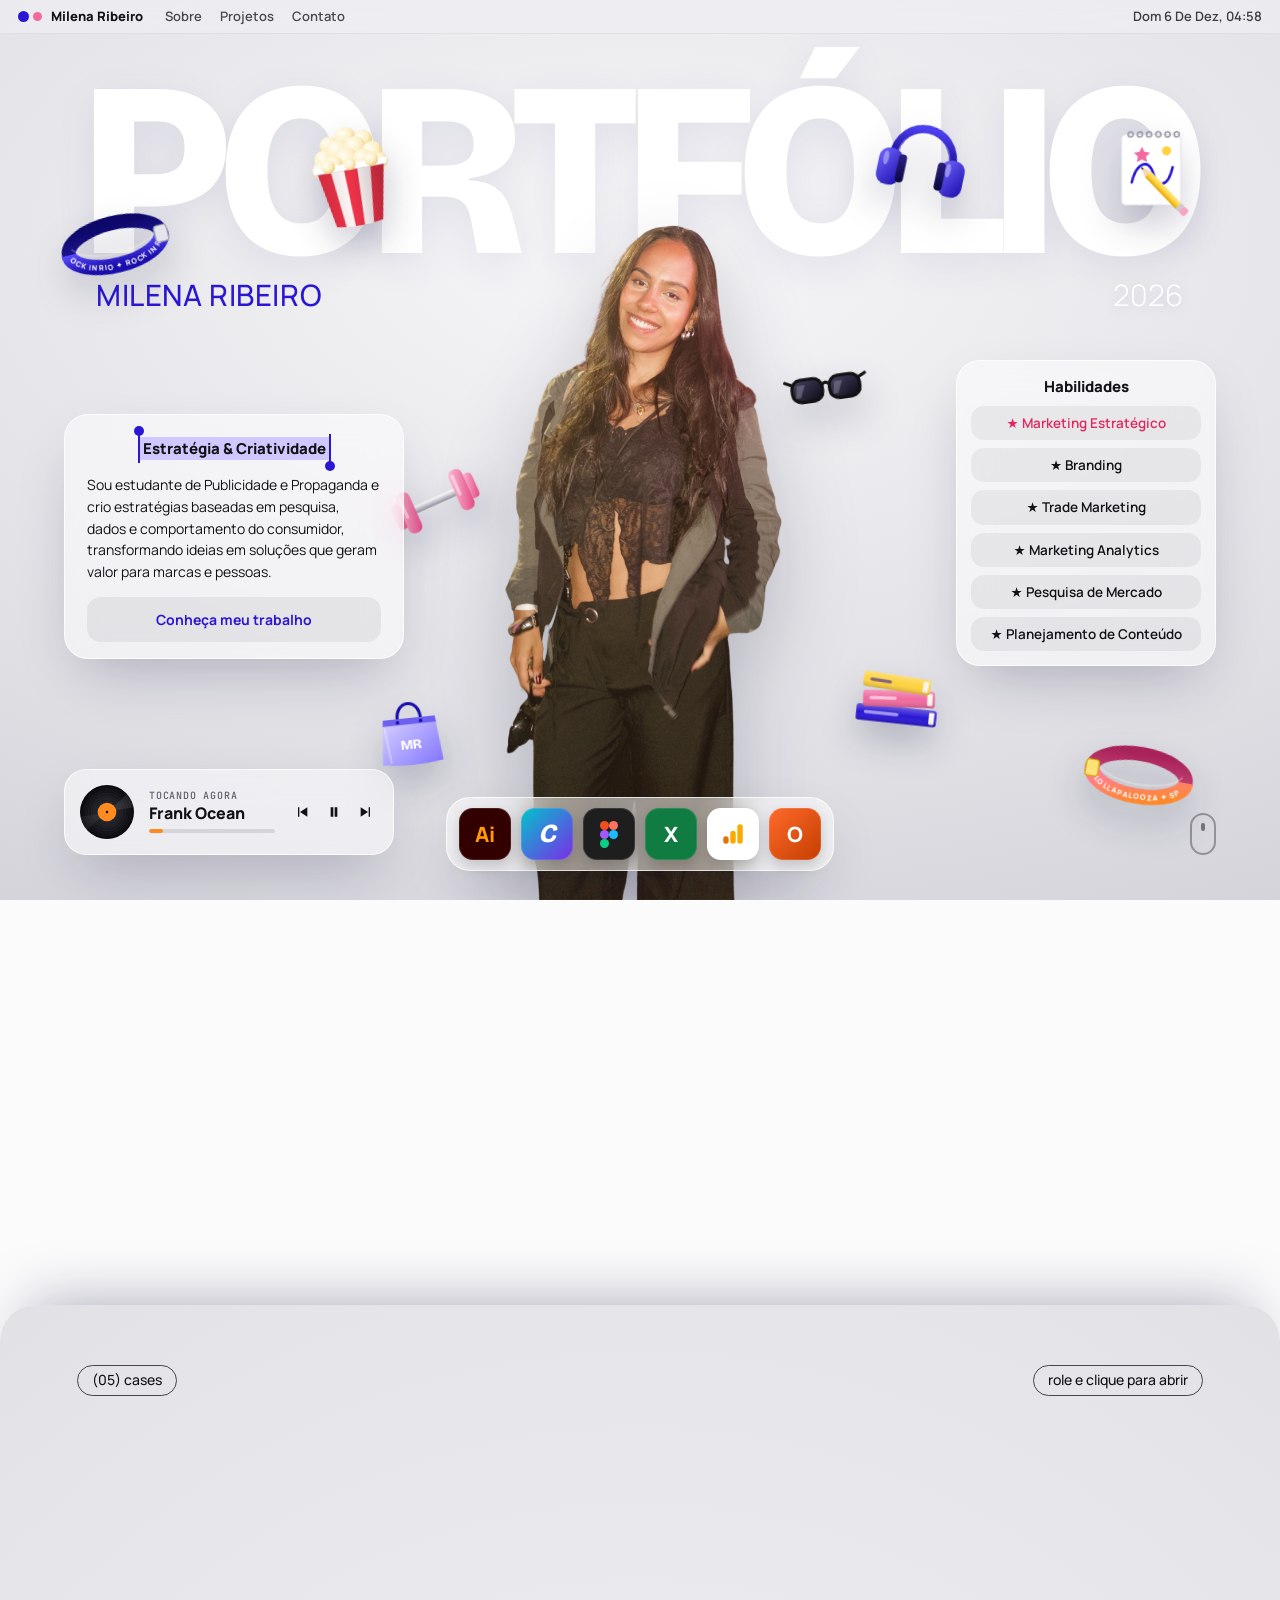
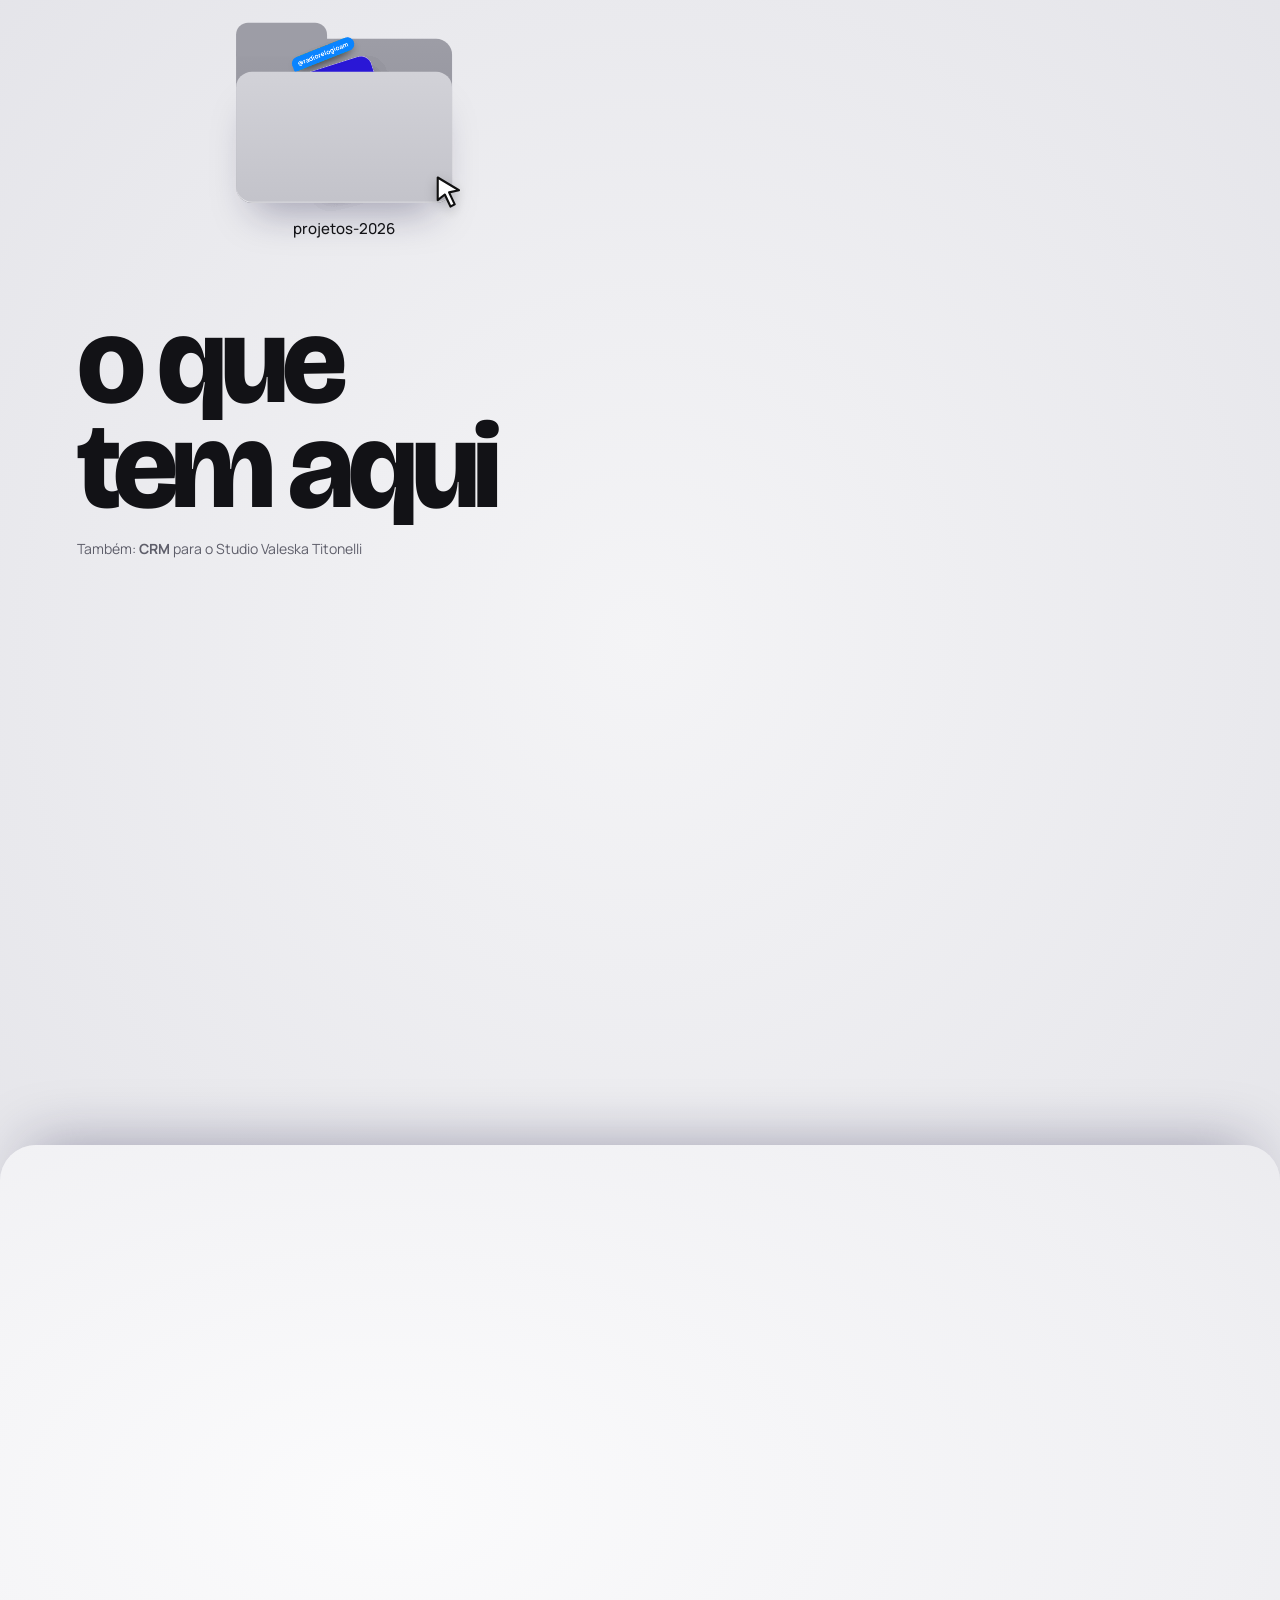
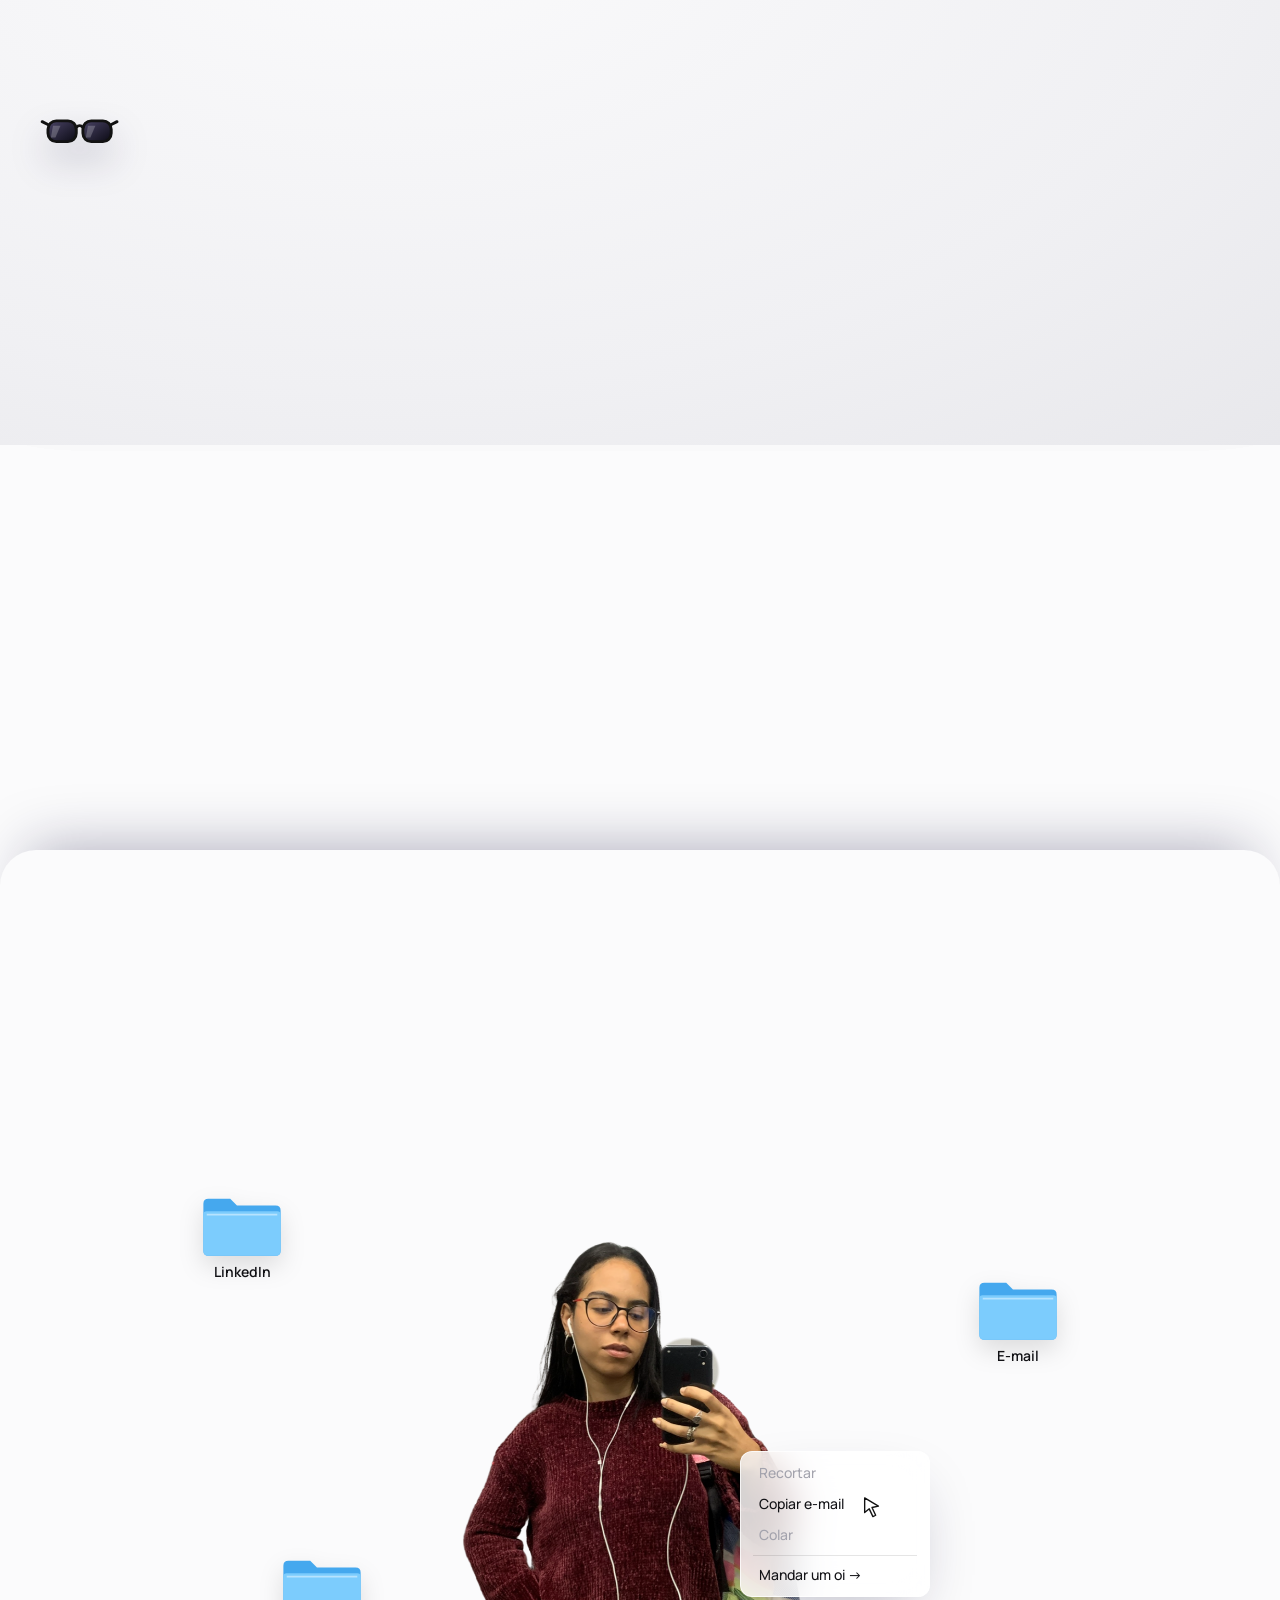
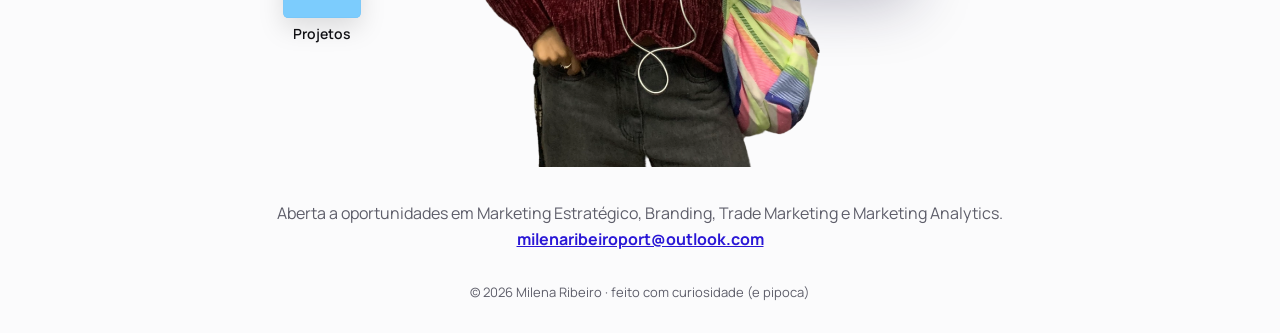
==== commit 0c547167: "Add files via upload" ====
--- a/index.html
+++ b/index.html
@@ -168,6 +168,17 @@
       <circle cx="100" cy="100" r="4" fill="#08080c"/>
     </symbol>
 
+    <linearGradient id="g-rose" x1="0" y1="0" x2="1" y2="1"><stop offset="0" stop-color="#ffd6cf"/><stop offset="1" stop-color="#f2766c"/></linearGradient>
+    <linearGradient id="g-flute-glass" x1="0" y1="0" x2="1" y2="0"><stop offset="0" stop-color="#ffffff" stop-opacity=".9"/><stop offset="1" stop-color="#d9d6e8" stop-opacity=".7"/></linearGradient>
+    <symbol id="i-flute" viewBox="0 0 200 200">
+      <path d="M68 14 H132 L126 104 Q100 128 74 104 Z" fill="url(#g-flute-glass)" stroke="#c9c4dc" stroke-width="3"/>
+      <path d="M71 50 H129 L126 104 Q100 128 74 104 Z" fill="url(#g-rose)"/>
+      <circle cx="92" cy="72" r="3.5" fill="#fff" opacity=".8"/><circle cx="108" cy="88" r="2.5" fill="#fff" opacity=".8"/>
+      <path d="M78 22 L82 96" stroke="#fff" stroke-width="5" stroke-linecap="round" opacity=".7"/>
+      <rect x="96" y="118" width="8" height="54" rx="3" fill="#e4e0f0"/>
+      <ellipse cx="100" cy="174" rx="34" ry="8" fill="#e4e0f0" stroke="#c9c4dc" stroke-width="2"/>
+    </symbol>
+
     <symbol id="i-folder" viewBox="0 0 100 80">
       <path d="M4 14 Q4 8 10 8 H36 L44 16 H90 Q96 16 96 22 V70 Q96 76 90 76 H10 Q4 76 4 70 Z" fill="#45a8ee"/>
       <path d="M4 27 Q4 23 8 23 H92 Q96 23 96 27 V70 Q96 76 90 76 H10 Q4 76 4 70 Z" fill="#7cccfd"/>
@@ -262,7 +273,7 @@
 <!-- ============ PROJETOS (pasta) ============ -->
 <section class="folio panel" id="projetos">
   <div class="folio-stage" id="folio-stage">
-    <span class="tag-pill tp-left">(04) cases</span>
+    <span class="tag-pill tp-left">(05) cases</span>
     <span class="tag-pill tp-right">role e clique para abrir</span>
 
     <div class="big-folder" id="big-folder" aria-hidden="true">
@@ -305,10 +316,18 @@
           <b>ModaClick</b>
         </span>
       </a>
+      <a class="fcard" href="brutal-fruit.html" style="--c:#ff8f87;--fg:#fff">
+        <span class="fc-in">
+          <span class="tag-bubble" style="--b:#e8433f">× Zona Sul</span>
+          <span class="fc-num">(05)</span>
+          <svg viewBox="0 0 200 200"><use href="#i-flute"/></svg>
+          <span class="fc-cat">Trade marketing &amp; varejo</span>
+          <b>Brutal Fruit</b>
+        </span>
+      </a>
       <span class="fcard ghost" aria-hidden="true"></span>
       <span class="fcard ghost" aria-hidden="true"></span>
       <span class="fcard ghost" aria-hidden="true"></span>
-      <span class="fcard ghost" aria-hidden="true"></span>
     </div>
 
     <div class="bf-front" id="bf-front" aria-hidden="true">
@@ -318,7 +337,7 @@
 
     <div class="folio-text">
       <h2 class="folio-title">o que<br>tem aqui</h2>
-      <p class="more">Também: <strong>CRM</strong> para o Studio Valeska Titonelli · <strong>Trade marketing</strong> Brutal Fruit × Zona Sul</p>
+      <p class="more">Também: <strong>CRM</strong> para o Studio Valeska Titonelli</p>
     </div>
   </div>
 </section>
